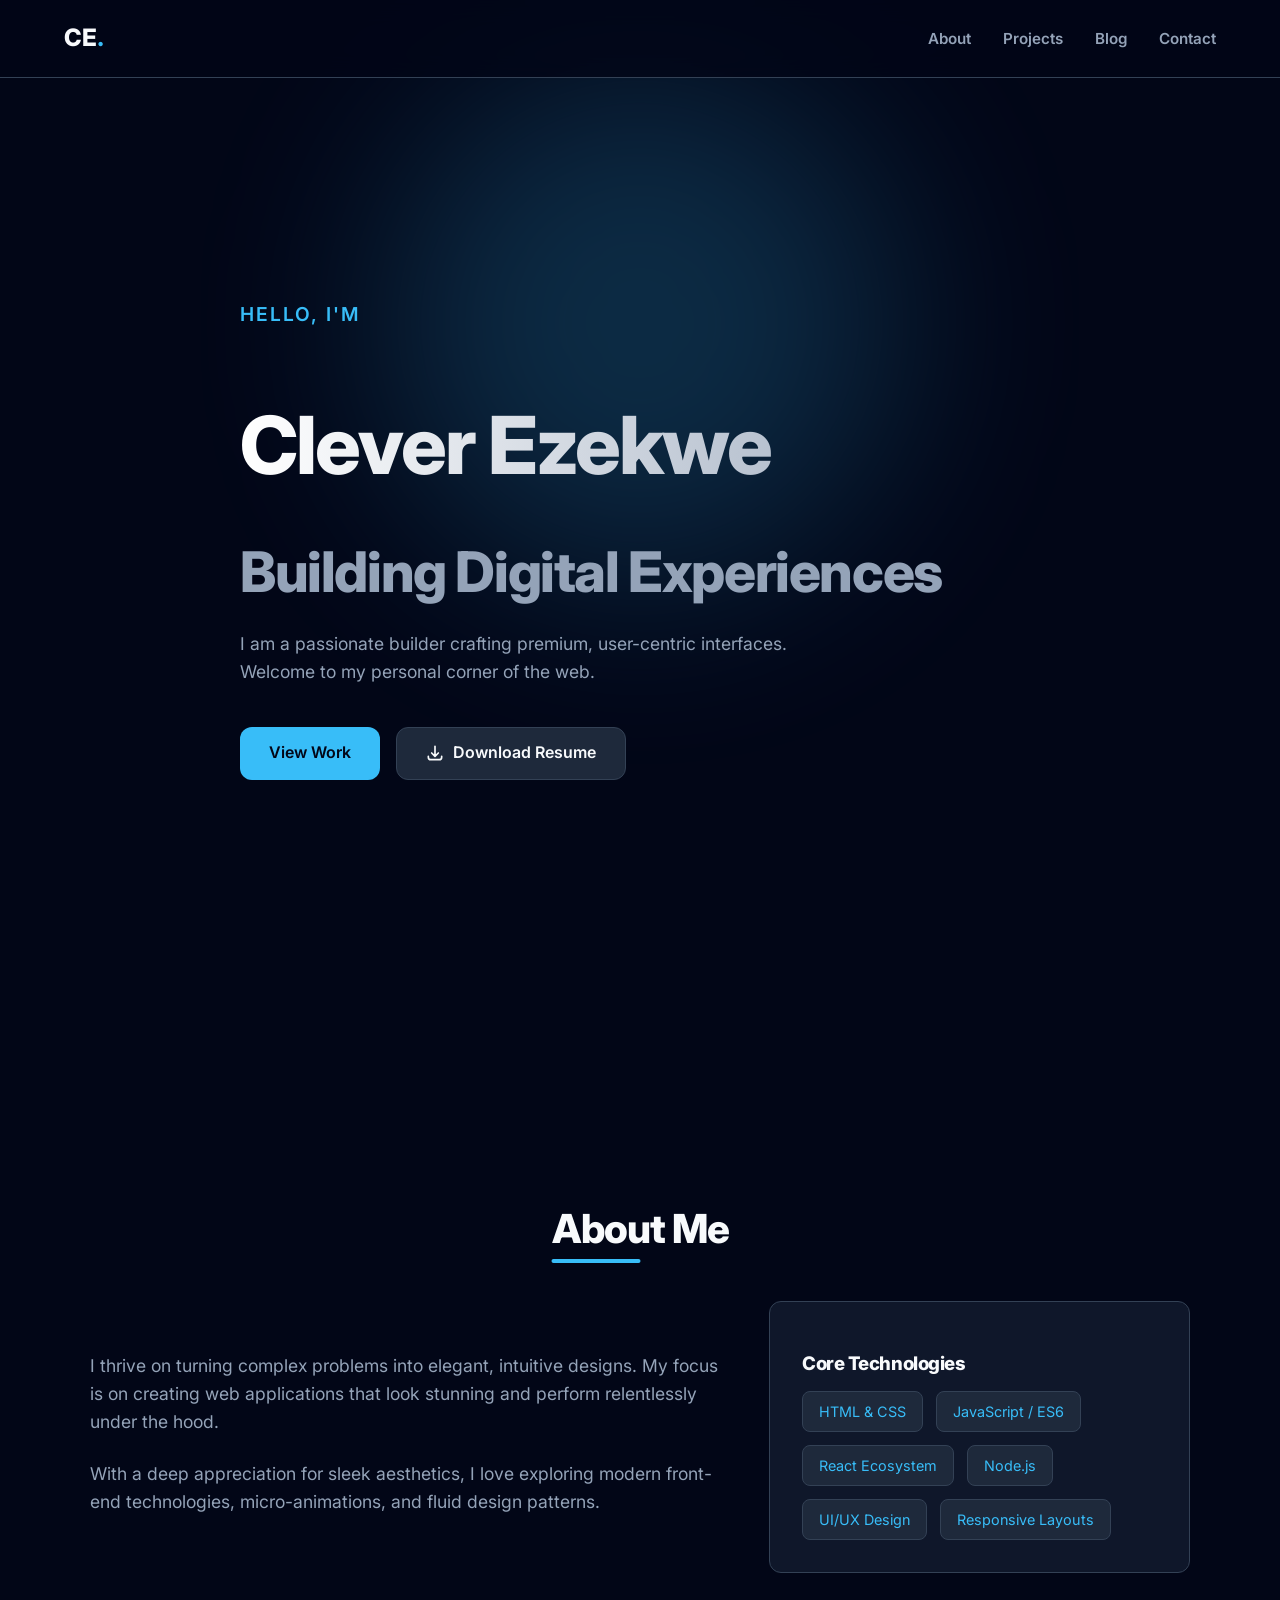
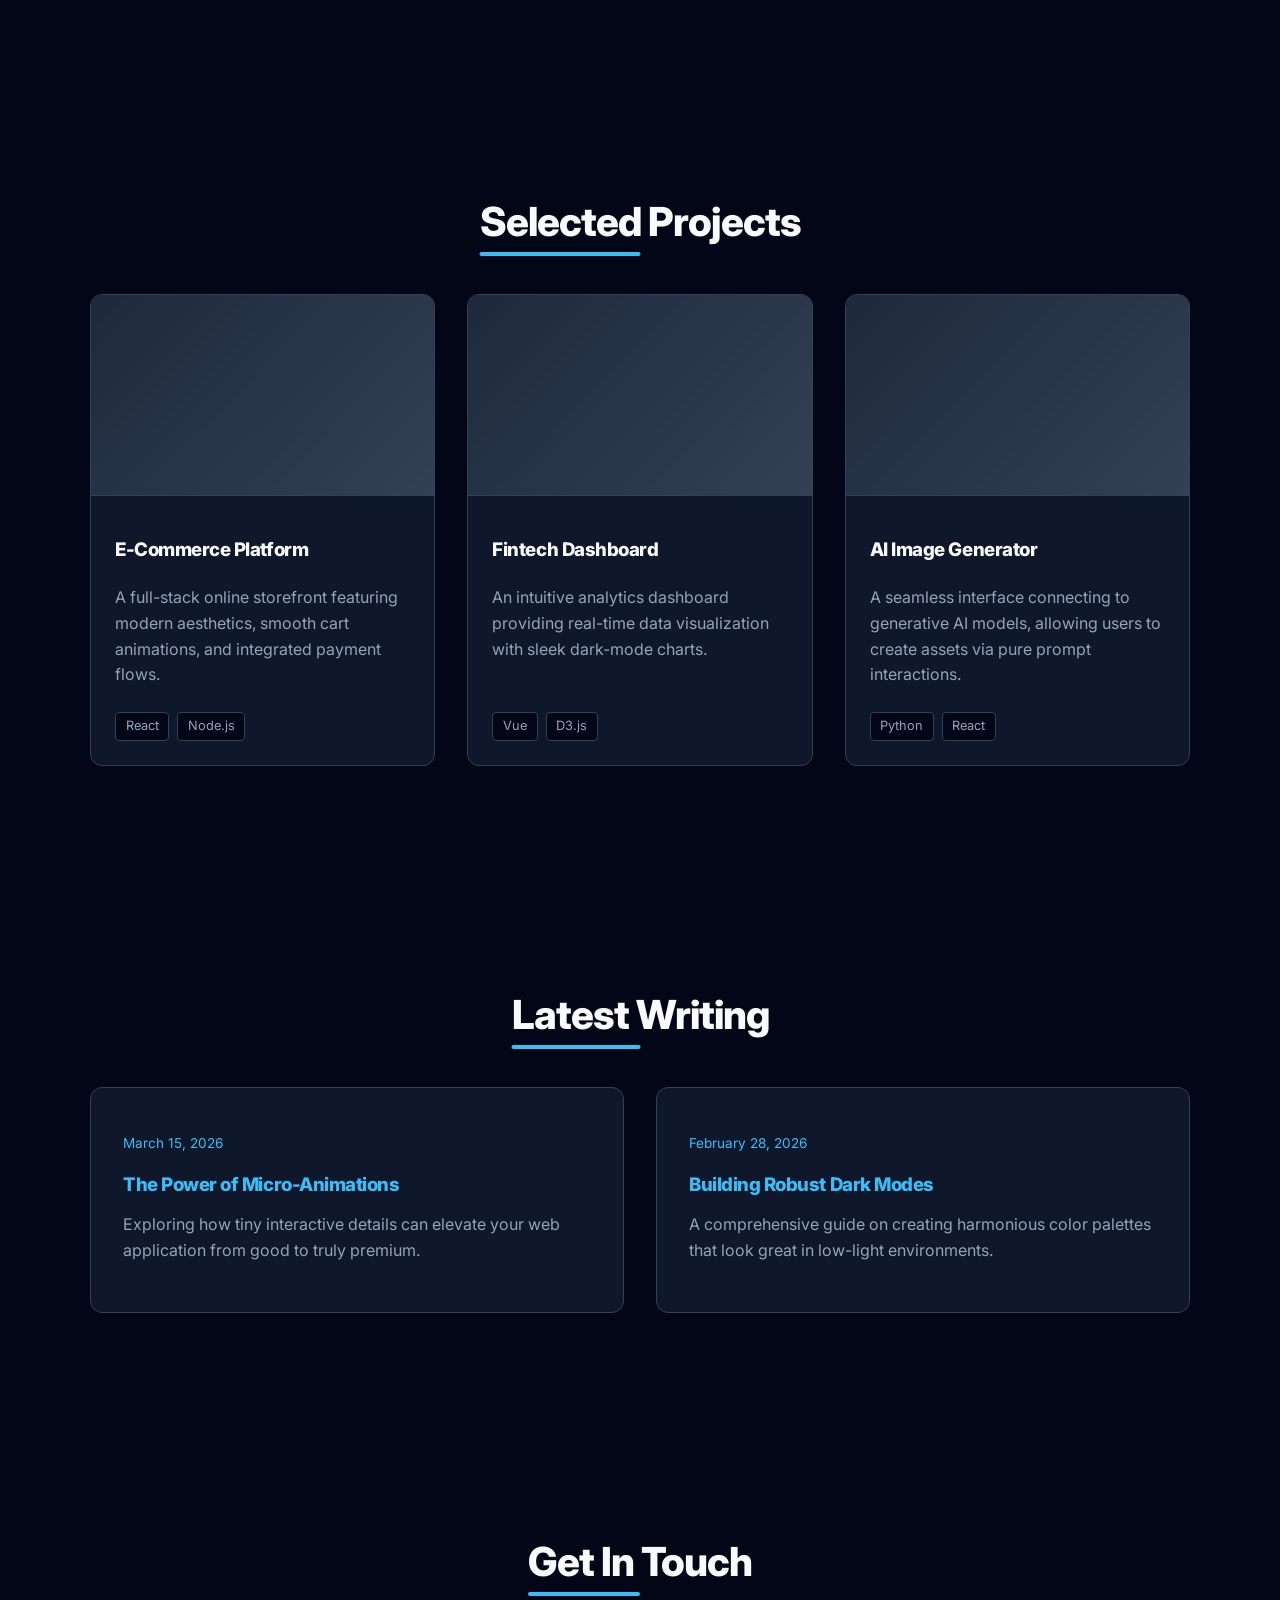
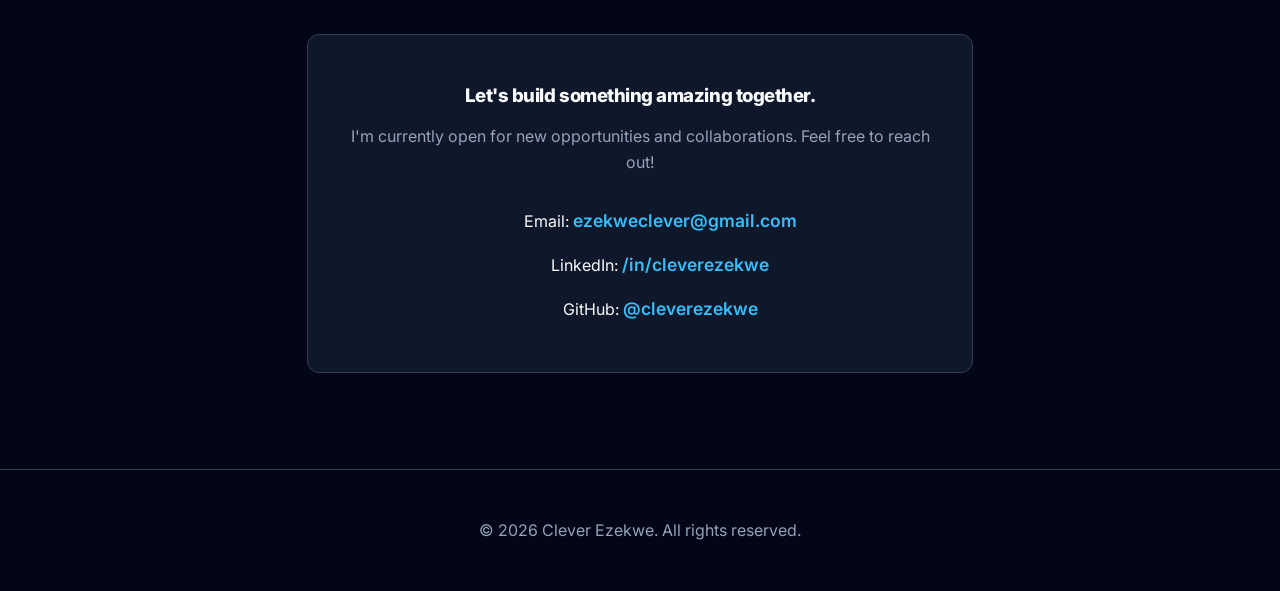
==== index.html @ 86d24b6c "Initial portfolio commit" ====
<!DOCTYPE html>
<html lang="en" class="scroll-smooth">
<head>
    <meta charset="UTF-8">
    <meta name="viewport" content="width=device-width, initial-scale=1.0">
    <title>Clever Ezekwe | Portfolio</title>
    <link rel="preconnect" href="https://fonts.googleapis.com">
    <link rel="preconnect" href="https://fonts.gstatic.com" crossorigin>
    <link href="https://fonts.googleapis.com/css2?family=Inter:wght@300;400;600;800&display=swap" rel="stylesheet">
    <link rel="stylesheet" href="style.css">
</head>
<body>
    <nav class="navbar">
        <div class="nav-container">
            <a href="#" class="logo">CE<span>.</span></a>
            <ul class="nav-links">
                <li><a href="#about">About</a></li>
                <li><a href="#projects">Projects</a></li>
                <li><a href="#blog">Blog</a></li>
                <li><a href="#contact">Contact</a></li>
            </ul>
            <div class="hamburger">
                <span class="bar"></span>
                <span class="bar"></span>
                <span class="bar"></span>
            </div>
        </div>
    </nav>

    <main>
        <!-- Hero Section -->
        <section id="hero" class="hero section">
            <div class="hero-bg-glow"></div>
            <div class="container hero-content reveal">
                <p class="subtitle">Hello, I'm</p>
                <h1 class="title">Clever Ezekwe</h1>
                <h2 class="role">Building Digital Experiences</h2>
                <p class="description">
                    I am a passionate builder crafting premium, user-centric interfaces. Welcome to my personal corner of the web.
                </p>
                <div class="hero-buttons">
                    <a href="#projects" class="btn btn-primary">View Work</a>
                    <a href="resume.txt" download="Clever_Ezekwe_Resume.txt" class="btn btn-secondary">
                        <svg width="20" height="20" fill="none" stroke="currentColor" viewBox="0 0 24 24" xmlns="http://www.w3.org/2000/svg"><path stroke-linecap="round" stroke-linejoin="round" stroke-width="2" d="M4 16v1a3 3 0 003 3h10a3 3 0 003-3v-1m-4-4l-4 4m0 0l-4-4m4 4V4"></path></svg>
                        Download Resume
                    </a>
                </div>
            </div>
        </section>

        <!-- About Section -->
        <section id="about" class="section">
            <div class="container reveal">
                <h2 class="section-title">About Me</h2>
                <div class="about-grid">
                    <div class="about-text">
                        <p>I thrive on turning complex problems into elegant, intuitive designs. My focus is on creating web applications that look stunning and perform relentlessly under the hood.</p>
                        <p>With a deep appreciation for sleek aesthetics, I love exploring modern front-end technologies, micro-animations, and fluid design patterns.</p>
                    </div>
                    <div class="skills-box card">
                        <h3>Core Technologies</h3>
                        <div class="skills-tags">
                            <span>HTML & CSS</span>
                            <span>JavaScript / ES6</span>
                            <span>React Ecosystem</span>
                            <span>Node.js</span>
                            <span>UI/UX Design</span>
                            <span>Responsive Layouts</span>
                        </div>
                    </div>
                </div>
            </div>
        </section>

        <!-- Projects Section -->
        <section id="projects" class="section">
            <div class="container reveal">
                <h2 class="section-title">Selected Projects</h2>
                <div class="grid projects-grid">
                    
                    <!-- Project 1 -->
                    <div class="card project-card">
                        <div class="project-img-placeholder" style="background: linear-gradient(135deg, #1e293b, #334155);">
                            <svg width="48" height="48" fill="none" stroke="var(--primary-color)" viewBox="0 0 24 24"><path stroke-linecap="round" stroke-linejoin="round" stroke-width="1.5" d="M9.75 17L9 20l-1 1h8l-1-1-.75-3M3 13h18M5 17h14a2 2 0 002-2V5a2 2 0 00-2-2H5a2 2 0 00-2 2v10a2 2 0 002 2z"></path></svg>
                        </div>
                        <div class="project-info">
                            <h3>E-Commerce Platform</h3>
                            <p>A full-stack online storefront featuring modern aesthetics, smooth cart animations, and integrated payment flows.</p>
                            <div class="project-tags">
                                <span>React</span>
                                <span>Node.js</span>
                            </div>
                        </div>
                    </div>

                    <!-- Project 2 -->
                    <div class="card project-card">
                        <div class="project-img-placeholder" style="background: linear-gradient(135deg, #1e293b, #334155);">
                            <svg width="48" height="48" fill="none" stroke="var(--primary-color)" viewBox="0 0 24 24"><path stroke-linecap="round" stroke-linejoin="round" stroke-width="1.5" d="M12 18h.01M8 21h8a2 2 0 002-2V5a2 2 0 00-2-2H8a2 2 0 00-2 2v14a2 2 0 002 2z"></path></svg>
                        </div>
                        <div class="project-info">
                            <h3>Fintech Dashboard</h3>
                            <p>An intuitive analytics dashboard providing real-time data visualization with sleek dark-mode charts.</p>
                            <div class="project-tags">
                                <span>Vue</span>
                                <span>D3.js</span>
                            </div>
                        </div>
                    </div>

                    <!-- Project 3 -->
                    <div class="card project-card">
                        <div class="project-img-placeholder" style="background: linear-gradient(135deg, #1e293b, #334155);">
                            <svg width="48" height="48" fill="none" stroke="var(--primary-color)" viewBox="0 0 24 24"><path stroke-linecap="round" stroke-linejoin="round" stroke-width="1.5" d="M20 7l-8-4-8 4m16 0l-8 4m8-4v10l-8 4m0-10L4 7m8 4v10M4 7v10l8 4"></path></svg>
                        </div>
                        <div class="project-info">
                            <h3>AI Image Generator</h3>
                            <p>A seamless interface connecting to generative AI models, allowing users to create assets via pure prompt interactions.</p>
                            <div class="project-tags">
                                <span>Python</span>
                                <span>React</span>
                            </div>
                        </div>
                    </div>

                </div>
            </div>
        </section>

        <!-- Blog Section -->
        <section id="blog" class="section">
            <div class="container reveal">
                <h2 class="section-title">Latest Writing</h2>
                <div class="grid blog-grid">
                    
                    <a href="#" class="card blog-card">
                        <p class="blog-date">March 15, 2026</p>
                        <h3>The Power of Micro-Animations</h3>
                        <p>Exploring how tiny interactive details can elevate your web application from good to truly premium.</p>
                    </a>

                    <a href="#" class="card blog-card">
                        <p class="blog-date">February 28, 2026</p>
                        <h3>Building Robust Dark Modes</h3>
                        <p>A comprehensive guide on creating harmonious color palettes that look great in low-light environments.</p>
                    </a>
                </div>
            </div>
        </section>

        <!-- Contact Section -->
        <section id="contact" class="section">
            <div class="container reveal">
                <h2 class="section-title">Get In Touch</h2>
                <div class="contact-wrapper card">
                    <div class="contact-info">
                        <h3>Let's build something amazing together.</h3>
                        <p>I'm currently open for new opportunities and collaborations. Feel free to reach out!</p>
                        <ul class="contact-links">
                            <li>Email: <a href="mailto:ezekweclever@gmail.com">ezekweclever@gmail.com</a></li>
                            <li>LinkedIn: <a href="#">/in/cleverezekwe</a></li>
                            <li>GitHub: <a href="#">@cleverezekwe</a></li>
                        </ul>
                    </div>
                </div>
            </div>
        </section>
    </main>

    <footer>
        <div class="container">
            <p>&copy; 2026 Clever Ezekwe. All rights reserved.</p>
        </div>
    </footer>

    <script src="main.js"></script>
</body>
</html>
---- style.css ----
:root {
    /* Color Palette - Sleek Dark Theme */
    --bg-base: #020617;       /* Slate 950 */
    --bg-surface: #0f172a;    /* Slate 900 */
    --bg-surface-elevated: #1e293b; /* Slate 800 */
    
    --primary: #38bdf8;       /* Light Blue 400 */
    --primary-hover: #0ea5e9; /* Light Blue 500 */
    --primary-glow: rgba(56, 189, 248, 0.4);
    
    --text-main: #f8fafc;     /* Slate 50 */
    --text-muted: #94a3b8;    /* Slate 400 */
    
    --border: #334155;        /* Slate 700 */

    /* Typography */
    --font-sans: 'Inter', system-ui, sans-serif;
    
    /* Variables */
    --transition: all 0.3s cubic-bezier(0.4, 0, 0.2, 1);
    --border-radius: 12px;
}

html {
    scroll-behavior: smooth;
}

body {
    background-color: var(--bg-base);
    color: var(--text-main);
    font-family: var(--font-sans);
    line-height: 1.6;
    margin: 0;
    overflow-x: hidden;
}

/* Typography Enhancements */
h1, h2, h3, h4 {
    letter-spacing: -0.025em;
    line-height: 1.2;
    margin-bottom: 1rem;
    font-weight: 800;
}

a {
    color: var(--primary);
    text-decoration: none;
    transition: var(--transition);
}

a:hover {
    color: var(--primary-hover);
}

.container {
    width: 90%;
    max-width: 1100px;
    margin: 0 auto;
}

.section {
    padding: 6rem 0;
}

.section-title {
    font-size: 2.5rem;
    margin-bottom: 3rem;
    text-align: center;
    position: relative;
    display: inline-block;
    left: 50%;
    transform: translateX(-50%);
}

.section-title::after {
    content: '';
    position: absolute;
    bottom: -10px;
    left: 0;
    width: 50%;
    height: 4px;
    background: var(--primary);
    border-radius: 2px;
}

/* Navbar */
.navbar {
    position: fixed;
    top: 0;
    width: 100%;
    background: rgba(2, 6, 23, 0.8);
    backdrop-filter: blur(12px);
    -webkit-backdrop-filter: blur(12px);
    border-bottom: 1px solid var(--border);
    z-index: 1000;
    transition: var(--transition);
}

.nav-container {
    display: flex;
    justify-content: space-between;
    align-items: center;
    padding: 1.2rem 5%;
    max-width: 1200px;
    margin: auto;
}

.logo {
    font-size: 1.5rem;
    font-weight: 800;
    color: var(--text-main);
}
.logo span {
    color: var(--primary);
}

.nav-links {
    list-style: none;
    display: flex;
    gap: 2rem;
    margin: 0;
    padding: 0;
}

.nav-links li a {
    color: var(--text-muted);
    font-weight: 600;
    font-size: 0.95rem;
}

.nav-links li a:hover {
    color: var(--text-main);
}

/* Hamburger */
.hamburger {
    display: none;
    cursor: pointer;
}

.bar {
    display: block;
    width: 25px;
    height: 3px;
    margin: 5px auto;
    -webkit-transition: all 0.3s ease-in-out;
    transition: all 0.3s ease-in-out;
    background-color: var(--text-main);
}

/* Hero Section */
.hero {
    min-height: 100vh;
    display: flex;
    align-items: center;
    position: relative;
    padding-top: 80px;
}

.hero-content {
    position: relative;
    z-index: 2;
    max-width: 800px;
}

.hero-bg-glow {
    position: absolute;
    top: 30%;
    left: 50%;
    width: 40vw;
    height: 40vw;
    background: var(--primary-glow);
    border-radius: 50%;
    filter: blur(100px);
    transform: translate(-50%, -50%);
    z-index: 1;
    pointer-events: none;
    opacity: 0.5;
}

.subtitle {
    color: var(--primary);
    font-weight: 600;
    font-size: 1.2rem;
    letter-spacing: 2px;
    text-transform: uppercase;
    margin-bottom: 1rem;
}

.title {
    font-size: clamp(3rem, 8vw, 5rem);
    margin-bottom: 0.5rem;
    background: linear-gradient(to right, #fff, #94a3b8);
    -webkit-background-clip: text;
    -webkit-text-fill-color: transparent;
}

.role {
    font-size: clamp(2rem, 5vw, 3.5rem);
    color: var(--text-muted);
    margin-bottom: 1.5rem;
}

.description {
    font-size: 1.1rem;
    color: var(--text-muted);
    max-width: 600px;
    margin-bottom: 2.5rem;
}

.hero-buttons {
    display: flex;
    gap: 1rem;
    flex-wrap: wrap;
}

/* Buttons */
.btn {
    display: inline-flex;
    align-items: center;
    gap: 0.5rem;
    padding: 0.8rem 1.8rem;
    border-radius: var(--border-radius);
    font-weight: 600;
    cursor: pointer;
    transition: var(--transition);
}

.btn-primary {
    background-color: var(--primary);
    color: var(--bg-base);
}

.btn-primary:hover {
    background-color: var(--primary-hover);
    box-shadow: 0 0 20px var(--primary-glow);
    color: var(--bg-base);
    transform: translateY(-2px);
}

.btn-secondary {
    background-color: var(--bg-surface-elevated);
    color: var(--text-main);
    border: 1px solid var(--border);
}

.btn-secondary:hover {
    background-color: var(--border);
    transform: translateY(-2px);
    color: var(--text-main);
}

/* Global Cards */
.card {
    background: var(--bg-surface);
    border: 1px solid var(--border);
    border-radius: var(--border-radius);
    padding: 2rem;
    transition: var(--transition);
    position: relative;
    overflow: hidden;
}

.card::before {
    content: '';
    position: absolute;
    top: 0; left: 0; width: 100%; height: 2px;
    background: linear-gradient(90deg, var(--primary), transparent);
    opacity: 0;
    transition: opacity 0.3s ease;
}

.card:hover {
    transform: translateY(-5px);
    box-shadow: 0 10px 30px rgba(0,0,0,0.5);
    background: var(--bg-surface-elevated);
}

.card:hover::before {
    opacity: 1;
}

/* About Grid */
.about-grid {
    display: grid;
    grid-template-columns: 3fr 2fr;
    gap: 3rem;
    align-items: center;
}

.about-text p {
    color: var(--text-muted);
    font-size: 1.1rem;
    margin-bottom: 1.5rem;
}

.skills-tags {
    display: flex;
    flex-wrap: wrap;
    gap: 0.8rem;
    margin-top: 1rem;
}

.skills-tags span {
    background: var(--bg-surface-elevated);
    padding: 0.5rem 1rem;
    border-radius: 8px;
    font-size: 0.9rem;
    border: 1px solid var(--border);
    color: var(--primary);
}

/* Projects Grid */
.grid {
    display: grid;
    gap: 2rem;
}

.projects-grid {
    grid-template-columns: repeat(auto-fit, minmax(300px, 1fr));
}

.project-card {
    padding: 0;
    display: flex;
    flex-direction: column;
}

.project-img-placeholder {
    height: 200px;
    display: flex;
    align-items: center;
    justify-content: center;
    border-bottom: 1px solid var(--border);
}

.project-info {
    padding: 1.5rem;
    flex-grow: 1;
    display: flex;
    flex-direction: column;
}

.project-info h3 {
    margin-bottom: 0.5rem;
}

.project-info p {
    color: var(--text-muted);
    margin-bottom: 1.5rem;
    flex-grow: 1;
}

.project-tags {
    display: flex;
    gap: 0.5rem;
}

.project-tags span {
    font-size: 0.8rem;
    padding: 0.2rem 0.6rem;
    background: var(--bg-base);
    border: 1px solid var(--border);
    border-radius: 4px;
    color: var(--text-muted);
}

/* Blog Grid */
.blog-grid {
    grid-template-columns: repeat(auto-fit, minmax(350px, 1fr));
}

.blog-card {
    display: block;
}

.blog-card:hover {
    color: var(--text-main);
}

.blog-date {
    font-size: 0.85rem;
    color: var(--primary);
    margin-bottom: 0.5rem;
}

.blog-card p:not(.blog-date) {
    color: var(--text-muted);
}

/* Contact */
.contact-wrapper {
    max-width: 600px;
    margin: 0 auto;
    text-align: center;
}

.contact-info p {
    color: var(--text-muted);
    margin-bottom: 2rem;
}

.contact-links {
    list-style: none;
    display: flex;
    flex-direction: column;
    gap: 1rem;
}

.contact-links a {
    font-size: 1.1rem;
    font-weight: 600;
}

/* Footer */
footer {
    border-top: 1px solid var(--border);
    padding: 2rem 0;
    text-align: center;
    color: var(--text-muted);
}

/* Animations */
.reveal {
    opacity: 0;
    transform: translateY(30px);
    transition: all 0.8s ease;
}

.reveal.active {
    opacity: 1;
    transform: translateY(0);
}

/* Responsive */
@media screen and (max-width: 768px) {
    .nav-links {
        position: fixed;
        left: -100%;
        top: 70px;
        flex-direction: column;
        background-color: var(--bg-surface);
        width: 100%;
        text-align: center;
        transition: 0.3s;
        box-shadow: 0 10px 27px rgba(0,0,0,0.5);
    }
    
    .nav-links.active {
        left: 0;
        padding: 2rem 0;
    }
    
    .nav-links li {
        margin: 1rem 0;
    }
    
    .hamburger {
        display: block;
    }
    
    .hamburger.active .bar:nth-child(2) {
        opacity: 0;
    }
    .hamburger.active .bar:nth-child(1) {
        transform: translateY(8px) rotate(45deg);
    }
    .hamburger.active .bar:nth-child(3) {
        transform: translateY(-8px) rotate(-45deg);
    }
    
    .about-grid {
        grid-template-columns: 1fr;
    }
}
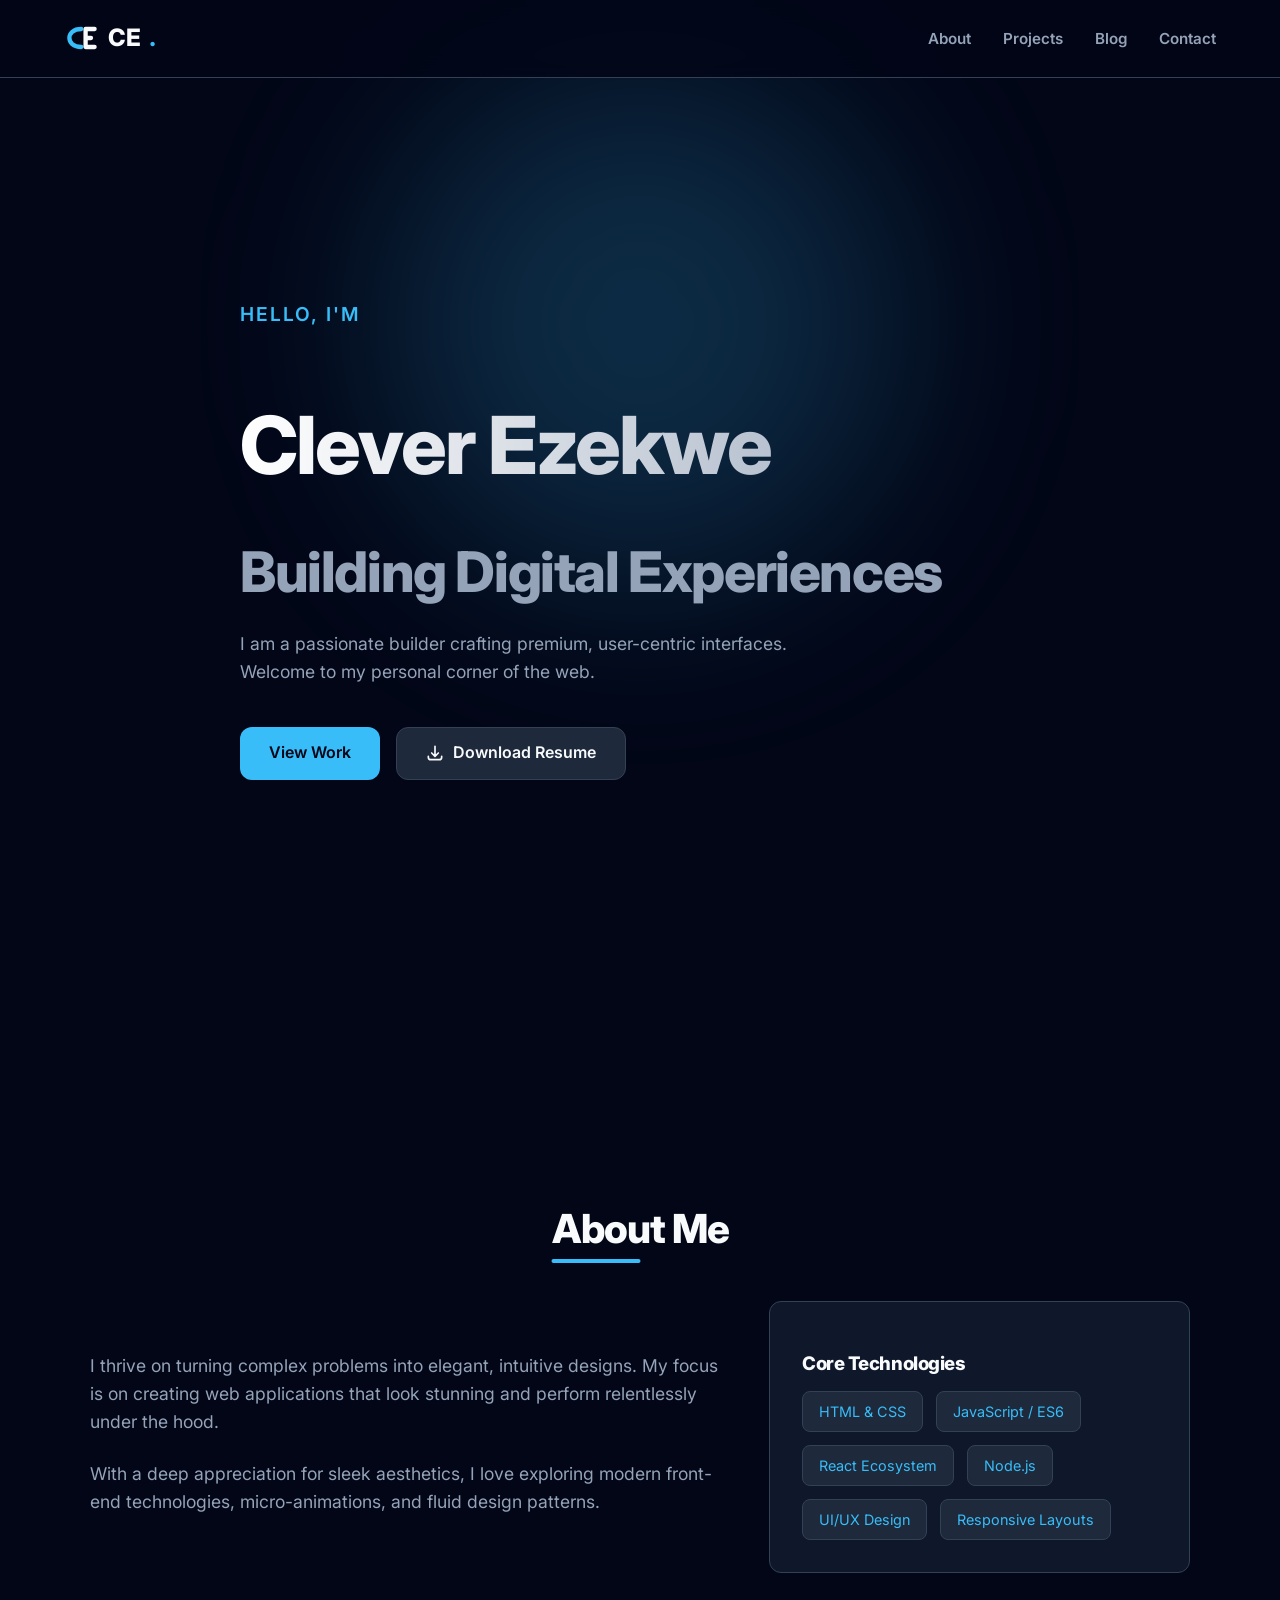
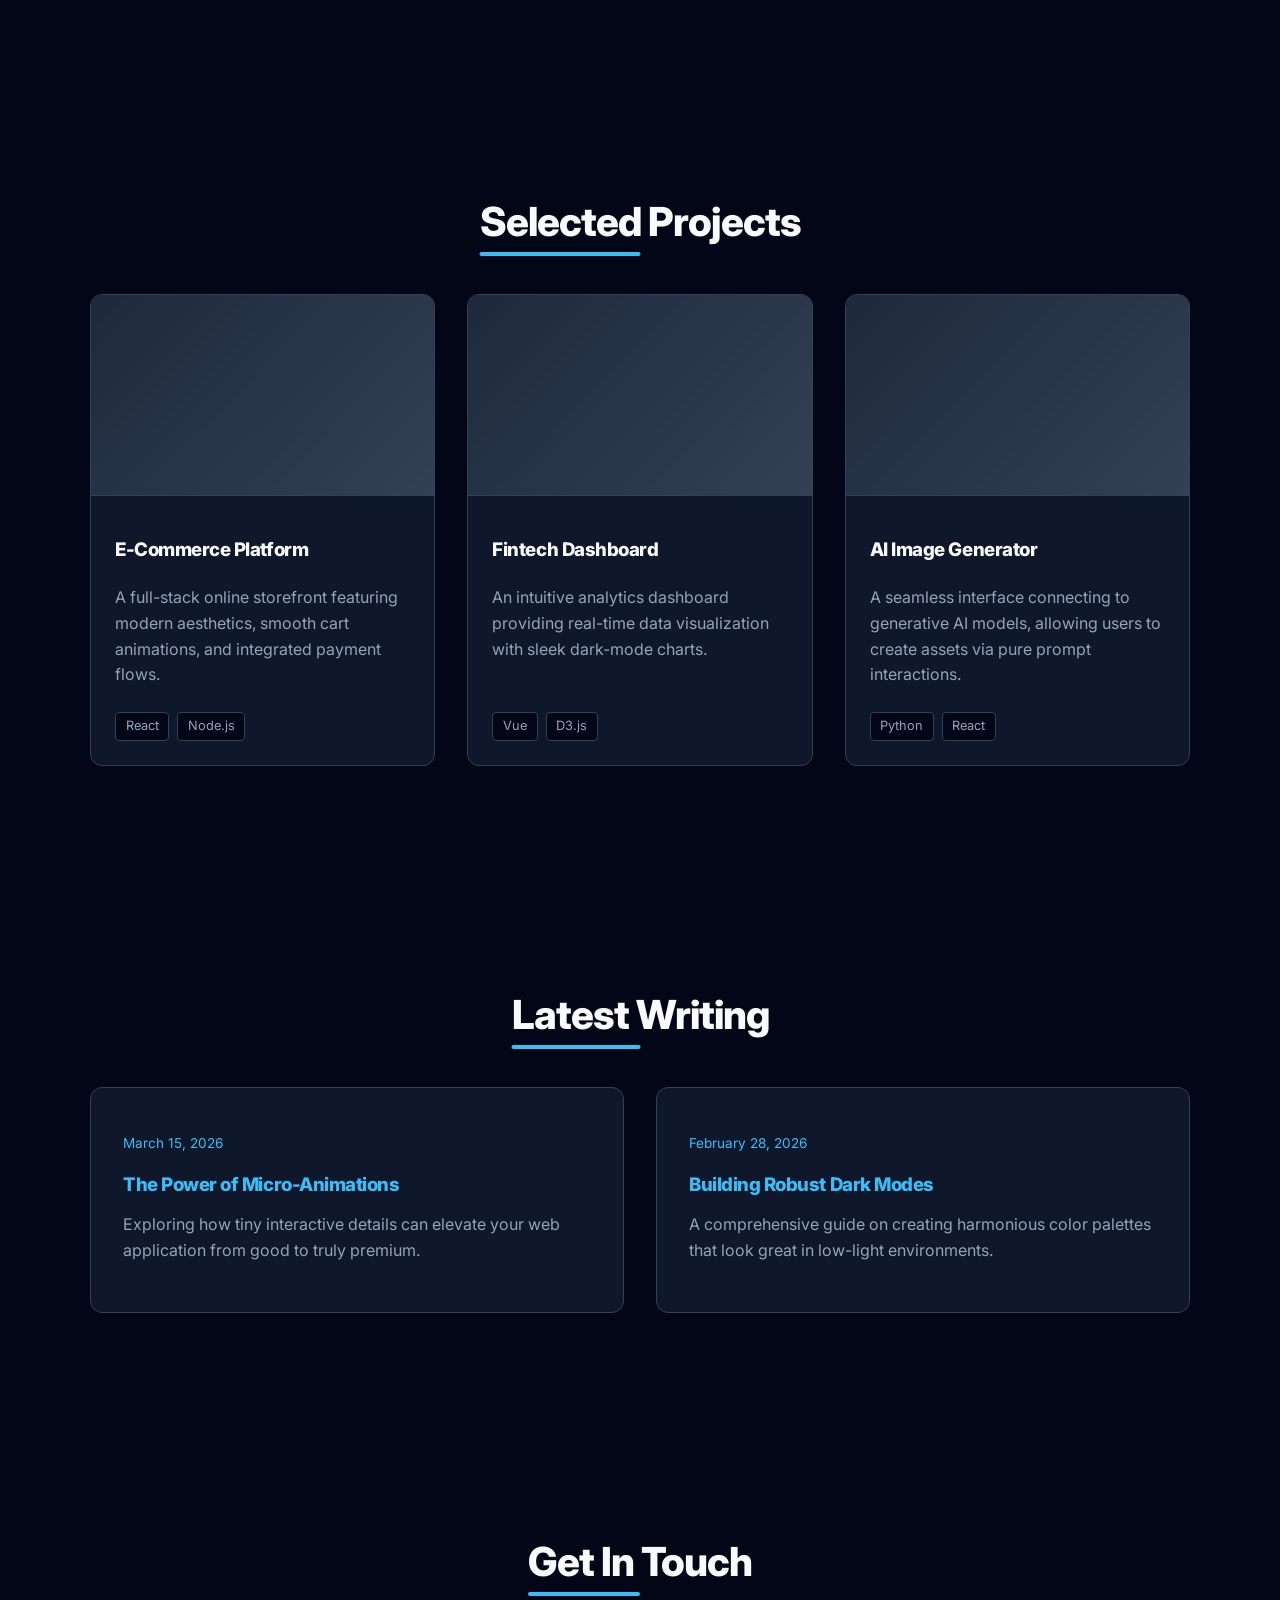
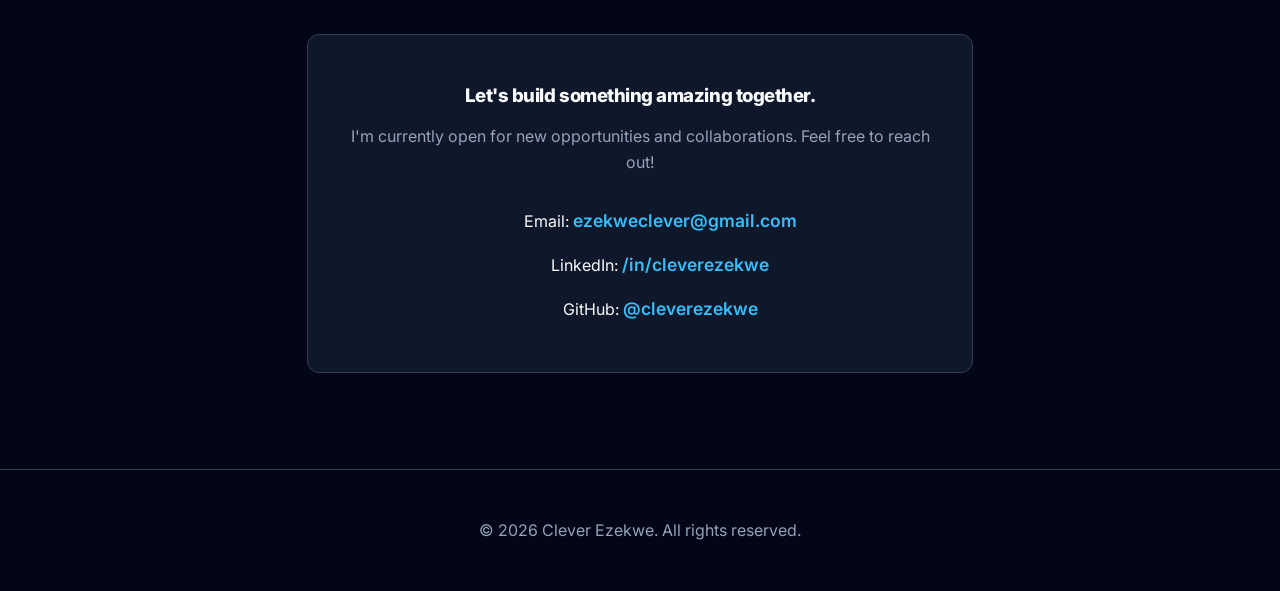
==== commit 545876cb: "Add new vector logo and update email" ====
--- a/index.html
+++ b/index.html
@@ -12,7 +12,13 @@
 <body>
     <nav class="navbar">
         <div class="nav-container">
-            <a href="#" class="logo">CE<span>.</span></a>
+            <a href="#" class="logo" style="display: flex; align-items: center; gap: 8px;">
+                <svg width="36" height="36" viewBox="0 0 100 100" fill="none" xmlns="http://www.w3.org/2000/svg">
+                    <path d="M48 25C25 25 15 38 15 50C15 62 25 75 48 75" stroke="var(--primary)" stroke-width="12" stroke-linecap="round"/>
+                    <path d="M60 25H85M60 50H75M60 75H85M60 25V75" stroke="var(--text-main)" stroke-width="12" stroke-linecap="round" stroke-linejoin="round"/>
+                </svg>
+                CE<span>.</span>
+            </a>
             <ul class="nav-links">
                 <li><a href="#about">About</a></li>
                 <li><a href="#projects">Projects</a></li>
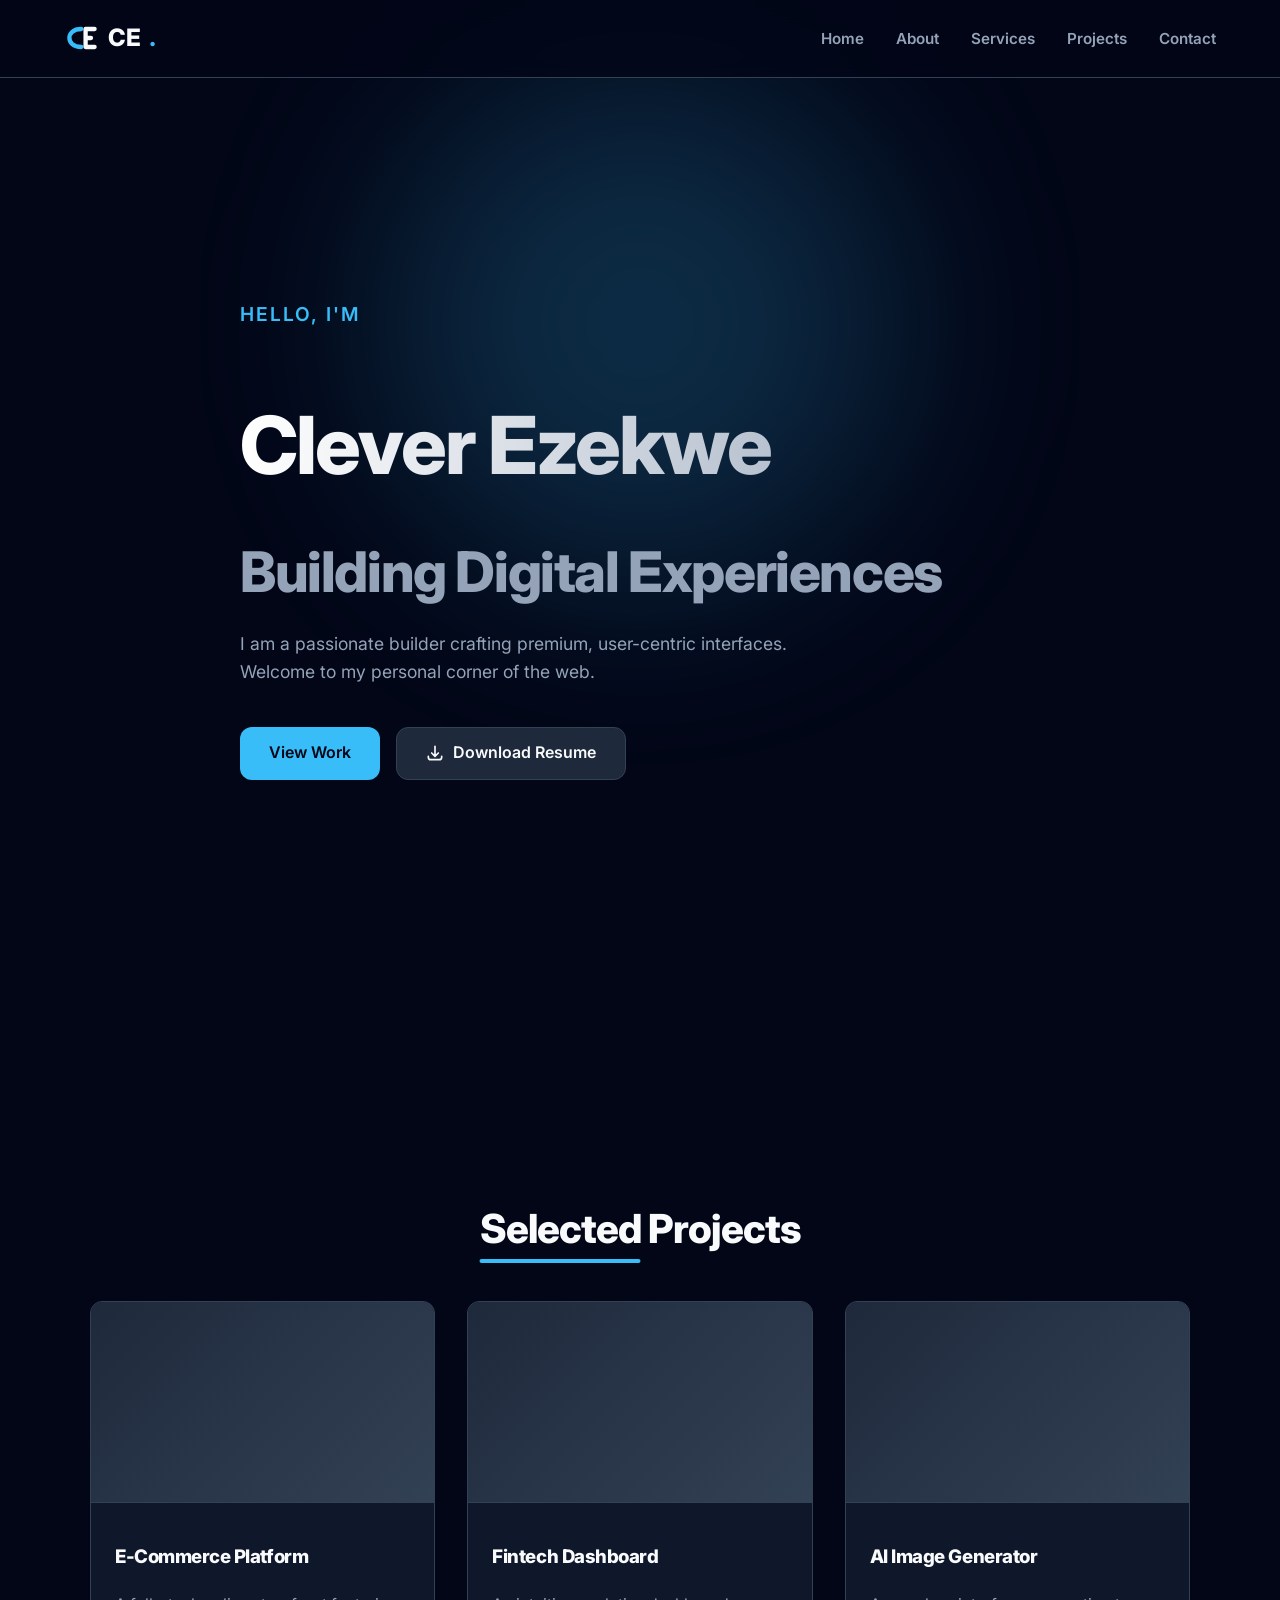
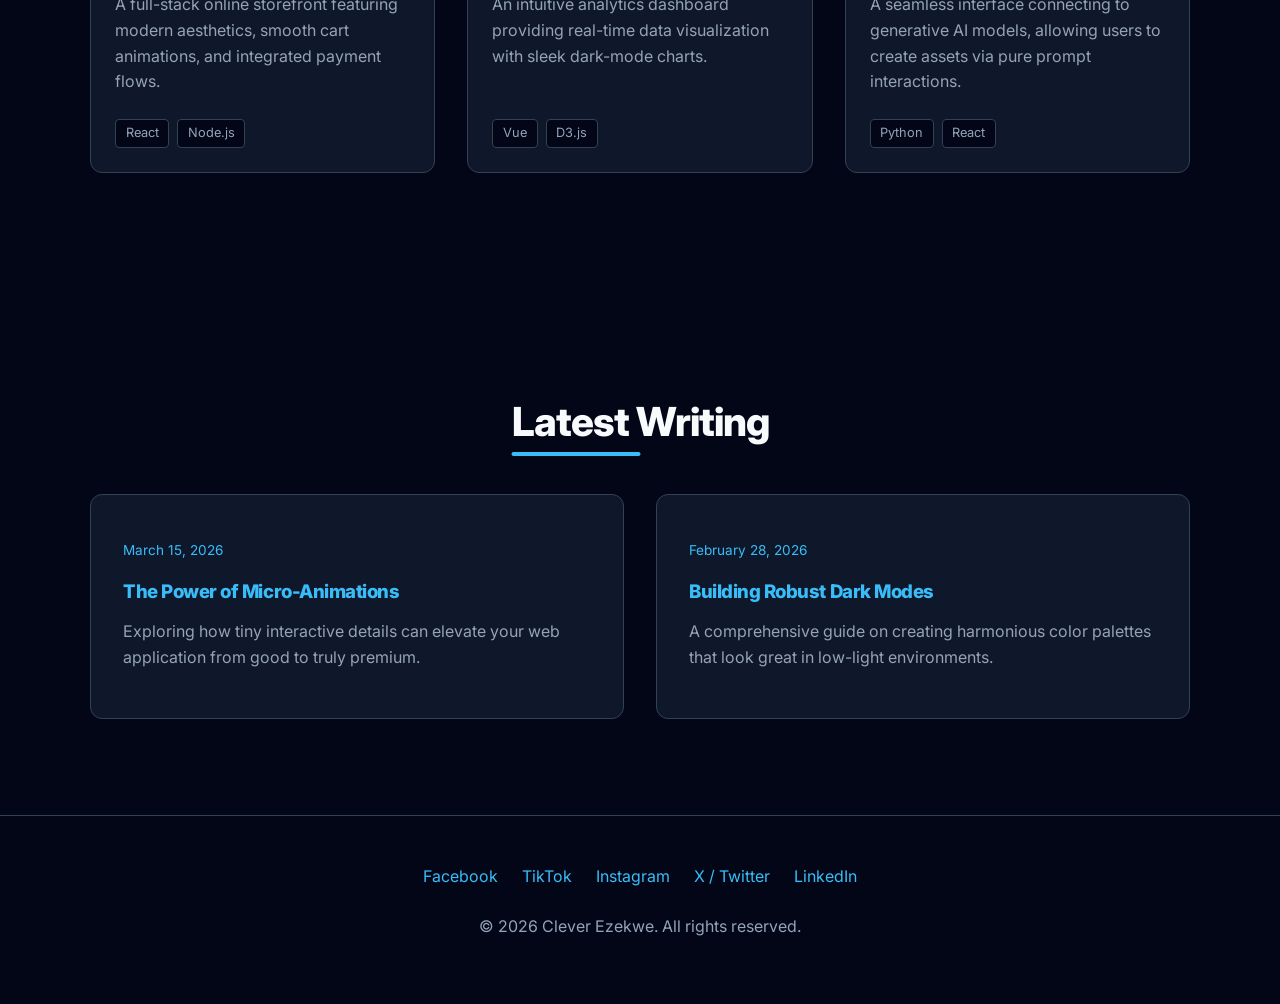
==== commit 969b7356: "Convert to multi-page architecture with services, social footer, and favicon" ====
--- a/index.html
+++ b/index.html
@@ -8,6 +8,7 @@
     <link rel="preconnect" href="https://fonts.gstatic.com" crossorigin>
     <link href="https://fonts.googleapis.com/css2?family=Inter:wght@300;400;600;800&display=swap" rel="stylesheet">
     <link rel="stylesheet" href="style.css">
+    <link rel="icon" type="image/svg+xml" href="favicon.svg">
 </head>
 <body>
     <nav class="navbar">
@@ -20,10 +21,11 @@
                 CE<span>.</span>
             </a>
             <ul class="nav-links">
-                <li><a href="#about">About</a></li>
-                <li><a href="#projects">Projects</a></li>
-                <li><a href="#blog">Blog</a></li>
-                <li><a href="#contact">Contact</a></li>
+                <li><a href="index.html">Home</a></li>
+                <li><a href="about.html">About</a></li>
+                <li><a href="services.html">Services</a></li>
+                <li><a href="index.html#projects">Projects</a></li>
+                <li><a href="contact.html">Contact</a></li>
             </ul>
             <div class="hamburger">
                 <span class="bar"></span>
@@ -54,29 +56,6 @@
             </div>
         </section>
 
-        <!-- About Section -->
-        <section id="about" class="section">
-            <div class="container reveal">
-                <h2 class="section-title">About Me</h2>
-                <div class="about-grid">
-                    <div class="about-text">
-                        <p>I thrive on turning complex problems into elegant, intuitive designs. My focus is on creating web applications that look stunning and perform relentlessly under the hood.</p>
-                        <p>With a deep appreciation for sleek aesthetics, I love exploring modern front-end technologies, micro-animations, and fluid design patterns.</p>
-                    </div>
-                    <div class="skills-box card">
-                        <h3>Core Technologies</h3>
-                        <div class="skills-tags">
-                            <span>HTML & CSS</span>
-                            <span>JavaScript / ES6</span>
-                            <span>React Ecosystem</span>
-                            <span>Node.js</span>
-                            <span>UI/UX Design</span>
-                            <span>Responsive Layouts</span>
-                        </div>
-                    </div>
-                </div>
-            </div>
-        </section>
 
         <!-- Projects Section -->
         <section id="projects" class="section">
@@ -154,28 +133,18 @@
             </div>
         </section>
 
-        <!-- Contact Section -->
-        <section id="contact" class="section">
-            <div class="container reveal">
-                <h2 class="section-title">Get In Touch</h2>
-                <div class="contact-wrapper card">
-                    <div class="contact-info">
-                        <h3>Let's build something amazing together.</h3>
-                        <p>I'm currently open for new opportunities and collaborations. Feel free to reach out!</p>
-                        <ul class="contact-links">
-                            <li>Email: <a href="mailto:ezekweclever@gmail.com">ezekweclever@gmail.com</a></li>
-                            <li>LinkedIn: <a href="#">/in/cleverezekwe</a></li>
-                            <li>GitHub: <a href="#">@cleverezekwe</a></li>
-                        </ul>
-                    </div>
-                </div>
-            </div>
-        </section>
     </main>
 
-    <footer>
+    <footer style="border-top: 1px solid var(--border); padding: 3rem 0; text-align: center;">
         <div class="container">
-            <p>&copy; 2026 Clever Ezekwe. All rights reserved.</p>
+            <div class="social-links" style="display: flex; justify-content: center; gap: 1.5rem; flex-wrap: wrap; margin-bottom: 1.5rem;">
+                <a href="https://www.facebook.com/share/17ETwrkDXL/?mibextid=wwXIfr" target="_blank" rel="noopener noreferrer">Facebook</a>
+                <a href="https://www.tiktok.com/@cleva___?_r=1&_t=ZS-95Ejg6Lj1zM" target="_blank" rel="noopener noreferrer">TikTok</a>
+                <a href="https://www.instagram.com/clever_hq?igsh=MWdtd3U4c3gyc2J0dA%3D%3D&utm_source=qr" target="_blank" rel="noopener noreferrer">Instagram</a>
+                <a href="https://x.com/clever_hq?s=21" target="_blank" rel="noopener noreferrer">X / Twitter</a>
+                <a href="https://www.linkedin.com/in/clever-ezekwe-016789163?utm_source=share_via&utm_content=profile&utm_medium=member_ios" target="_blank" rel="noopener noreferrer">LinkedIn</a>
+            </div>
+            <p style="color: var(--text-muted);">&copy; 2026 Clever Ezekwe. All rights reserved.</p>
         </div>
     </footer>
 
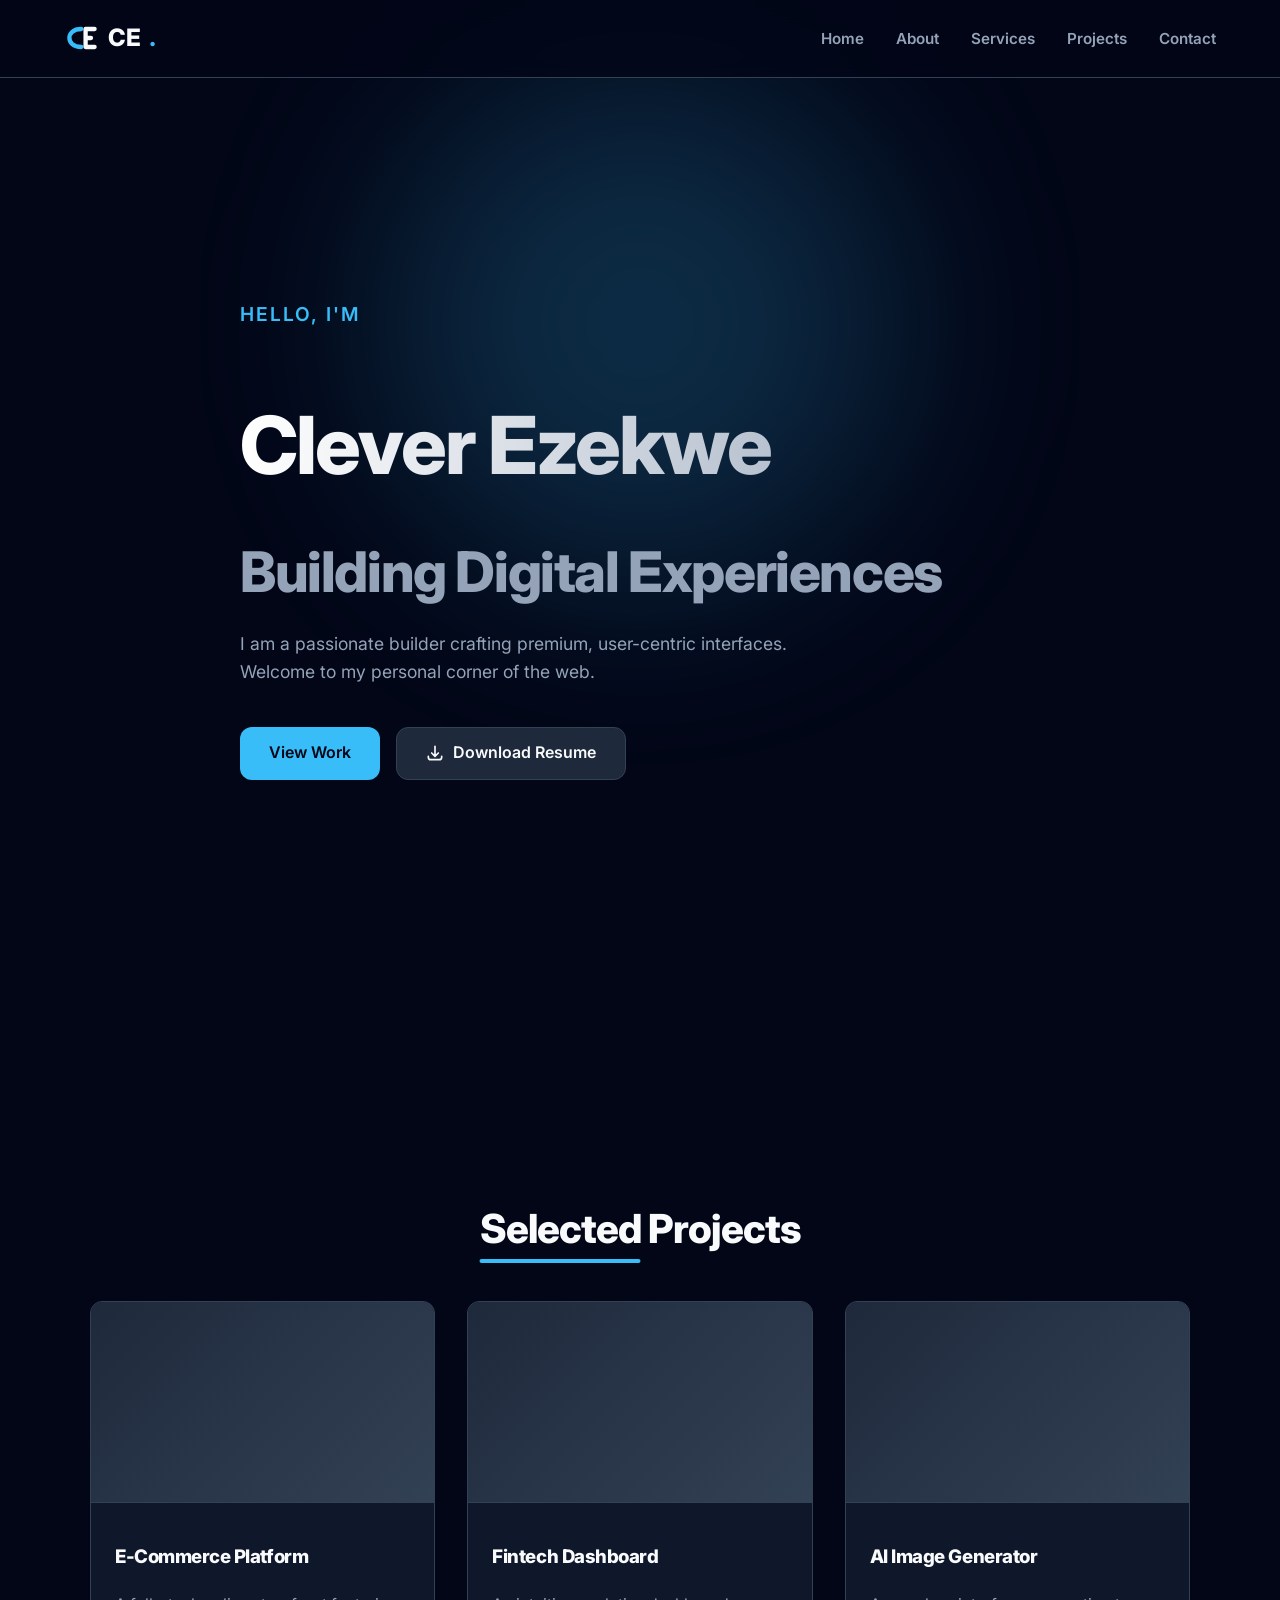
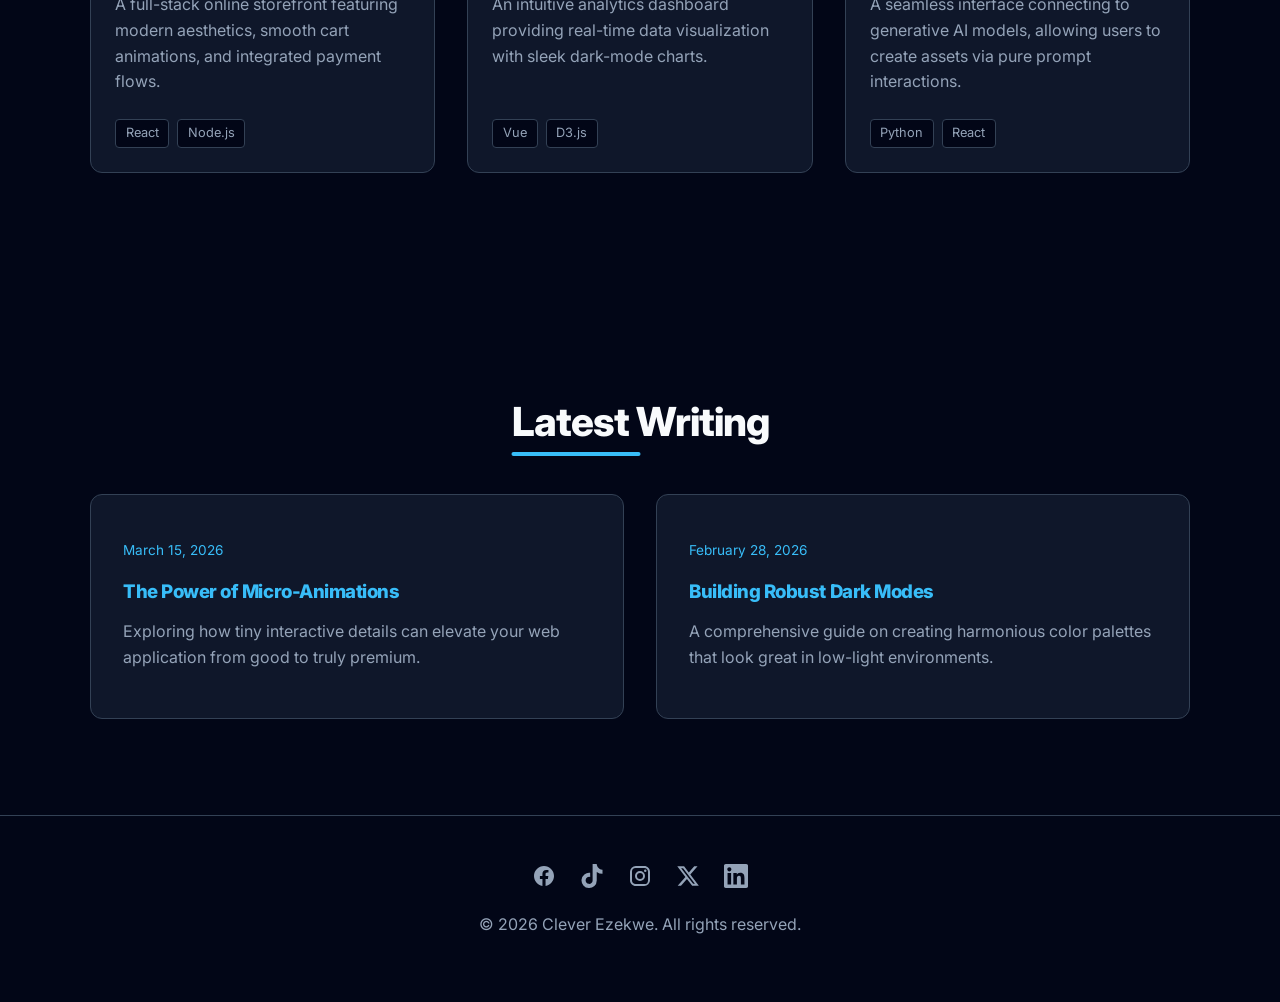
==== commit 6948e91c: "Replace plain text social links with SVG icons" ====
--- a/index.html
+++ b/index.html
@@ -138,11 +138,21 @@
     <footer style="border-top: 1px solid var(--border); padding: 3rem 0; text-align: center;">
         <div class="container">
             <div class="social-links" style="display: flex; justify-content: center; gap: 1.5rem; flex-wrap: wrap; margin-bottom: 1.5rem;">
-                <a href="https://www.facebook.com/share/17ETwrkDXL/?mibextid=wwXIfr" target="_blank" rel="noopener noreferrer">Facebook</a>
-                <a href="https://www.tiktok.com/@cleva___?_r=1&_t=ZS-95Ejg6Lj1zM" target="_blank" rel="noopener noreferrer">TikTok</a>
-                <a href="https://www.instagram.com/clever_hq?igsh=MWdtd3U4c3gyc2J0dA%3D%3D&utm_source=qr" target="_blank" rel="noopener noreferrer">Instagram</a>
-                <a href="https://x.com/clever_hq?s=21" target="_blank" rel="noopener noreferrer">X / Twitter</a>
-                <a href="https://www.linkedin.com/in/clever-ezekwe-016789163?utm_source=share_via&utm_content=profile&utm_medium=member_ios" target="_blank" rel="noopener noreferrer">LinkedIn</a>
+                <a href="https://www.facebook.com/share/17ETwrkDXL/?mibextid=wwXIfr" target="_blank" rel="noopener noreferrer" style="color: var(--text-muted); display: inline-flex; align-items: center; transition: color 0.3s ease;" title="Facebook" onmouseover="this.style.color='var(--primary)'" onmouseout="this.style.color='var(--text-muted)'">
+                    <svg width="24" height="24" fill="currentColor" viewBox="0 0 24 24"><path d="M22 12c0-5.523-4.477-10-10-10S2 6.477 2 12c0 4.991 3.657 9.128 8.438 9.878v-6.987h-2.54V12h2.54V9.797c0-2.506 1.492-3.89 3.777-3.89 1.094 0 2.238.195 2.238.195v2.46h-1.26c-1.243 0-1.63.771-1.63 1.562V12h2.773l-.443 2.89h-2.33v6.988C18.343 21.128 22 16.991 22 12z"/></svg>
+                </a>
+                <a href="https://www.tiktok.com/@cleva___?_r=1&_t=ZS-95Ejg6Lj1zM" target="_blank" rel="noopener noreferrer" style="color: var(--text-muted); display: inline-flex; align-items: center; transition: color 0.3s ease;" title="TikTok" onmouseover="this.style.color='var(--primary)'" onmouseout="this.style.color='var(--text-muted)'">
+                    <svg width="24" height="24" fill="currentColor" viewBox="0 0 448 512"><path d="M448,209.91a210.06,210.06,0,0,1-122.77-39.25V349.38A162.55,162.55,0,1,1,185,188.31V278.2a74.62,74.62,0,1,0,52.23,71.18V0l88,0a121.18,121.18,0,0,0,1.86,22.17h0A122.18,122.18,0,0,0,381,102.39a121.43,121.43,0,0,0,67,20.14Z"/></svg>
+                </a>
+                <a href="https://www.instagram.com/clever_hq?igsh=MWdtd3U4c3gyc2J0dA%3D%3D&utm_source=qr" target="_blank" rel="noopener noreferrer" style="color: var(--text-muted); display: inline-flex; align-items: center; transition: color 0.3s ease;" title="Instagram" onmouseover="this.style.color='var(--primary)'" onmouseout="this.style.color='var(--text-muted)'">
+                    <svg width="24" height="24" fill="currentColor" viewBox="0 0 24 24"><path d="M7.8 2h8.4C19.4 2 22 4.6 22 7.8v8.4a5.8 5.8 0 0 1-5.8 5.8H7.8C4.6 22 2 19.4 2 16.2V7.8A5.8 5.8 0 0 1 7.8 2zm-.2 2A3.6 3.6 0 0 0 4 7.6v8.8C4 18.39 5.61 20 7.6 20h8.8a3.6 3.6 0 0 0 3.6-3.6V7.6C20 5.61 18.39 4 16.4 4H7.6zm9.65 1.5a1.25 1.25 0 0 1 1.25 1.25A1.25 1.25 0 0 1 17.25 8 1.25 1.25 0 0 1 16 6.75a1.25 1.25 0 0 1 1.25-1.25zM12 7a5 5 0 0 1 5 5 5 5 0 0 1-5 5 5 5 0 0 1-5-5 5 5 0 0 1 5-5zm0 2a3 3 0 0 0-3 3 3 3 0 0 0 3 3 3 3 0 0 0 3-3 3 3 0 0 0-3-3z"/></svg>
+                </a>
+                <a href="https://x.com/clever_hq?s=21" target="_blank" rel="noopener noreferrer" style="color: var(--text-muted); display: inline-flex; align-items: center; transition: color 0.3s ease;" title="X (Twitter)" onmouseover="this.style.color='var(--primary)'" onmouseout="this.style.color='var(--text-muted)'">
+                    <svg width="24" height="24" fill="currentColor" viewBox="0 0 24 24"><path d="M18.244 2.25h3.308l-7.227 8.26 8.502 11.24H16.17l-5.214-6.817L4.99 21.75H1.68l7.73-8.835L1.254 2.25H8.08l4.713 6.231zm-1.161 17.52h1.833L7.084 4.126H5.117z"/></svg>
+                </a>
+                <a href="https://www.linkedin.com/in/clever-ezekwe-016789163?utm_source=share_via&utm_content=profile&utm_medium=member_ios" target="_blank" rel="noopener noreferrer" style="color: var(--text-muted); display: inline-flex; align-items: center; transition: color 0.3s ease;" title="LinkedIn" onmouseover="this.style.color='var(--primary)'" onmouseout="this.style.color='var(--text-muted)'">
+                    <svg width="24" height="24" fill="currentColor" viewBox="0 0 24 24"><path d="M20.447 20.452h-3.554v-5.569c0-1.328-.027-3.037-1.852-3.037-1.853 0-2.136 1.445-2.136 2.939v5.667H9.351V9h3.414v1.561h.046c.477-.9 1.637-1.85 3.37-1.85 3.601 0 4.267 2.37 4.267 5.455v6.286zM5.337 7.433c-1.144 0-2.063-.926-2.063-2.065 0-1.138.92-2.063 2.063-2.063 1.14 0 2.064.925 2.064 2.063 0 1.139-.925 2.065-2.064 2.065zm1.782 13.019H3.555V9h3.564v11.452zM22.225 0H1.771C.792 0 0 .774 0 1.729v20.542C0 23.227.792 24 1.771 24h20.451C23.2 24 24 23.227 24 22.271V1.729C24 .774 23.2 0 22.222 0h.003z"/></svg>
+                </a>
             </div>
             <p style="color: var(--text-muted);">&copy; 2026 Clever Ezekwe. All rights reserved.</p>
         </div>
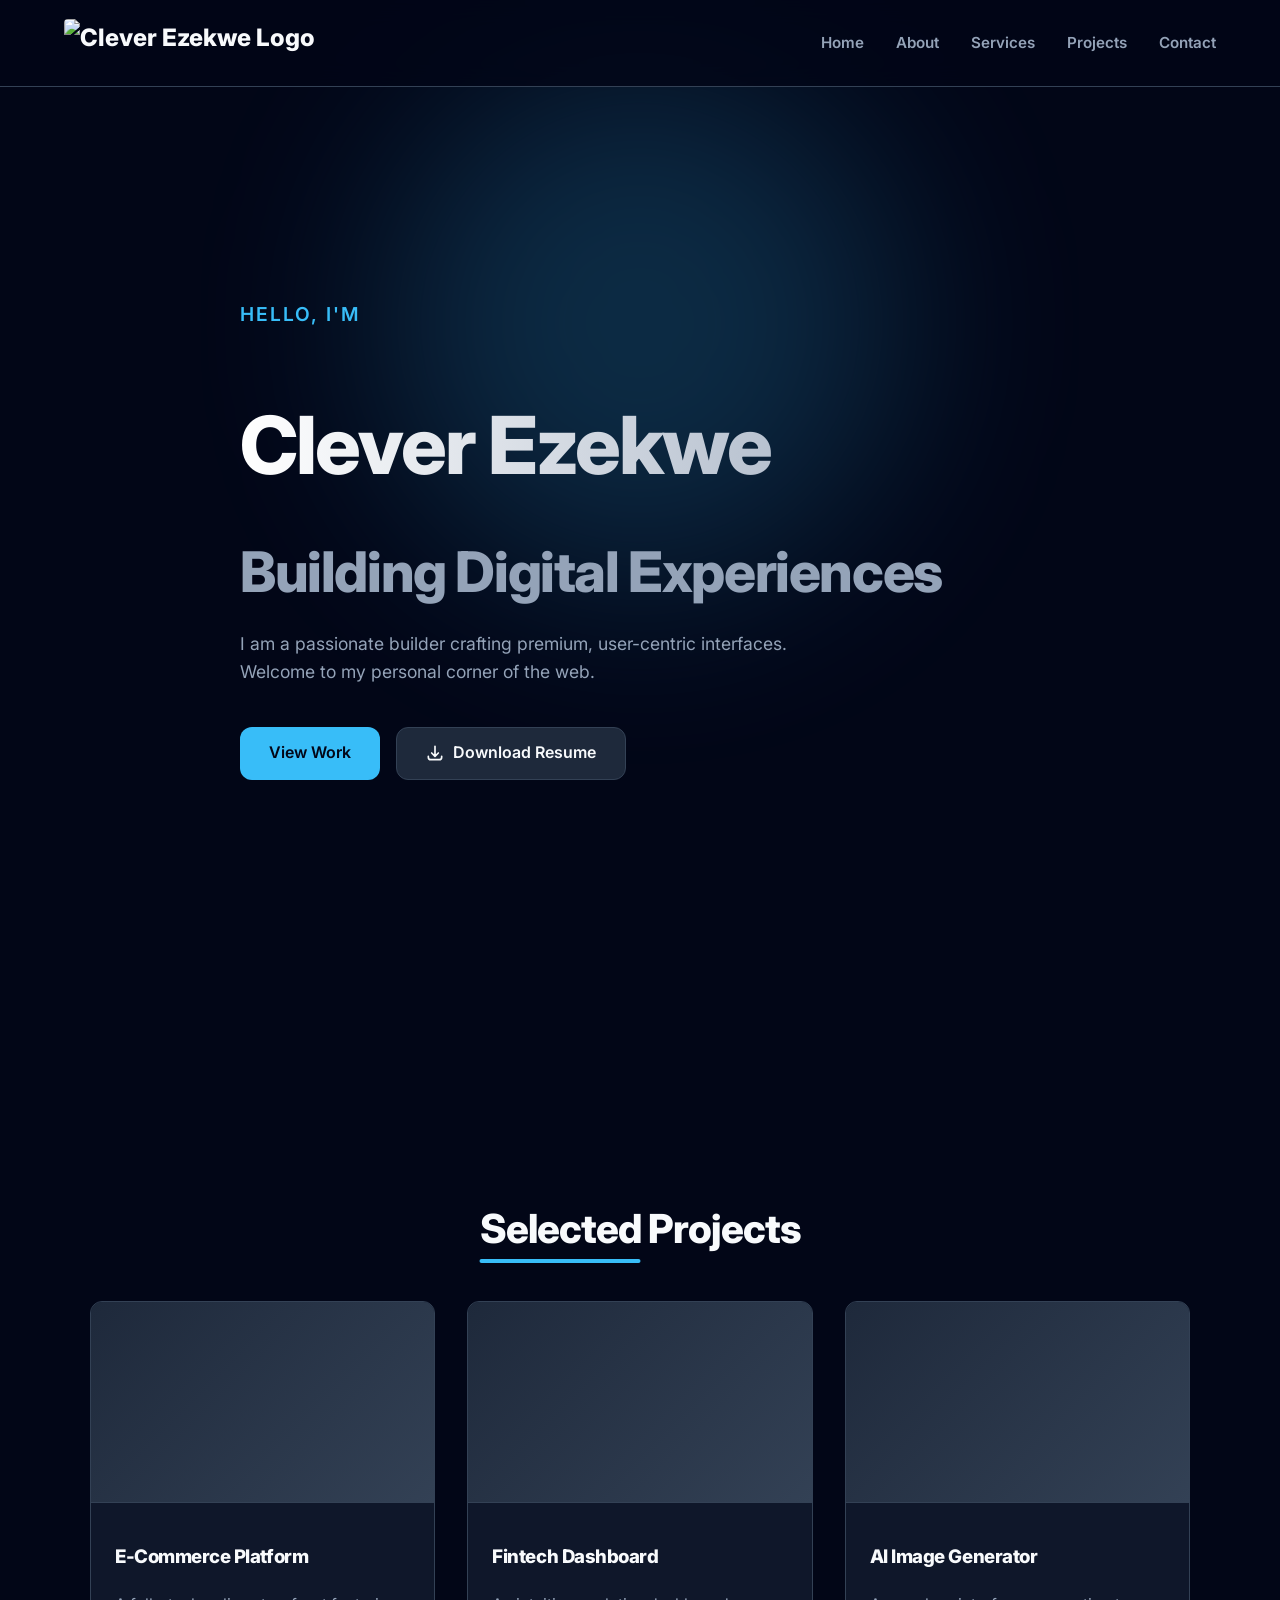
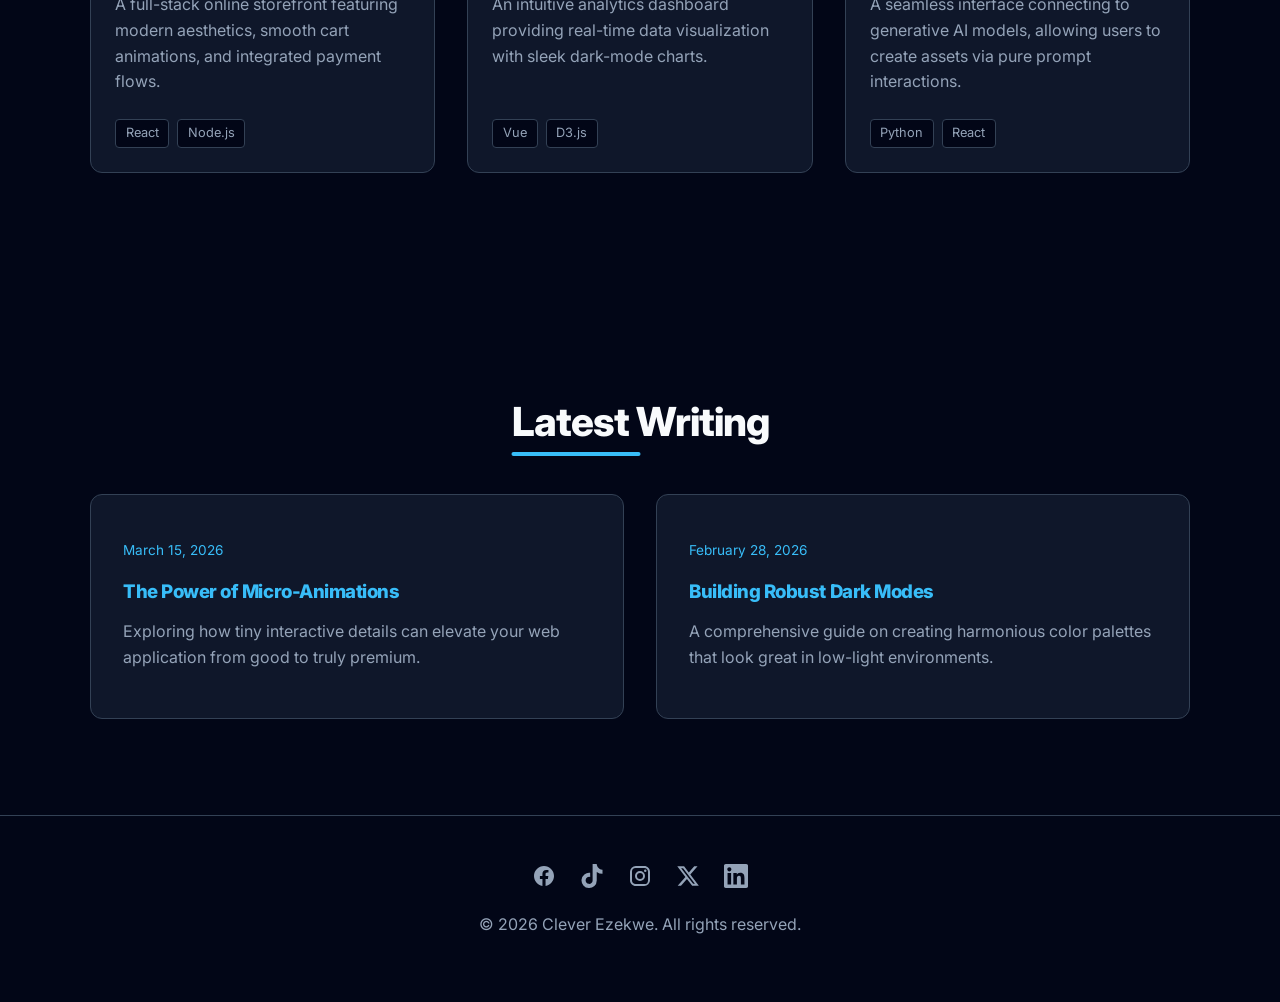
==== commit 936f05bc: "Update references to use new logo.jpg" ====
--- a/index.html
+++ b/index.html
@@ -8,17 +8,13 @@
     <link rel="preconnect" href="https://fonts.gstatic.com" crossorigin>
     <link href="https://fonts.googleapis.com/css2?family=Inter:wght@300;400;600;800&display=swap" rel="stylesheet">
     <link rel="stylesheet" href="style.css">
-    <link rel="icon" type="image/svg+xml" href="favicon.svg">
+    <link rel="icon" type="image/jpeg" href="logo.jpg">
 </head>
 <body>
     <nav class="navbar">
         <div class="nav-container">
             <a href="#" class="logo" style="display: flex; align-items: center; gap: 8px;">
-                <svg width="36" height="36" viewBox="0 0 100 100" fill="none" xmlns="http://www.w3.org/2000/svg">
-                    <path d="M48 25C25 25 15 38 15 50C15 62 25 75 48 75" stroke="var(--primary)" stroke-width="12" stroke-linecap="round"/>
-                    <path d="M60 25H85M60 50H75M60 75H85M60 25V75" stroke="var(--text-main)" stroke-width="12" stroke-linecap="round" stroke-linejoin="round"/>
-                </svg>
-                CE<span>.</span>
+                <img src="logo.jpg" alt="Clever Ezekwe Logo" style="height: 48px; border-radius: 4px; object-fit: contain;">
             </a>
             <ul class="nav-links">
                 <li><a href="index.html">Home</a></li>
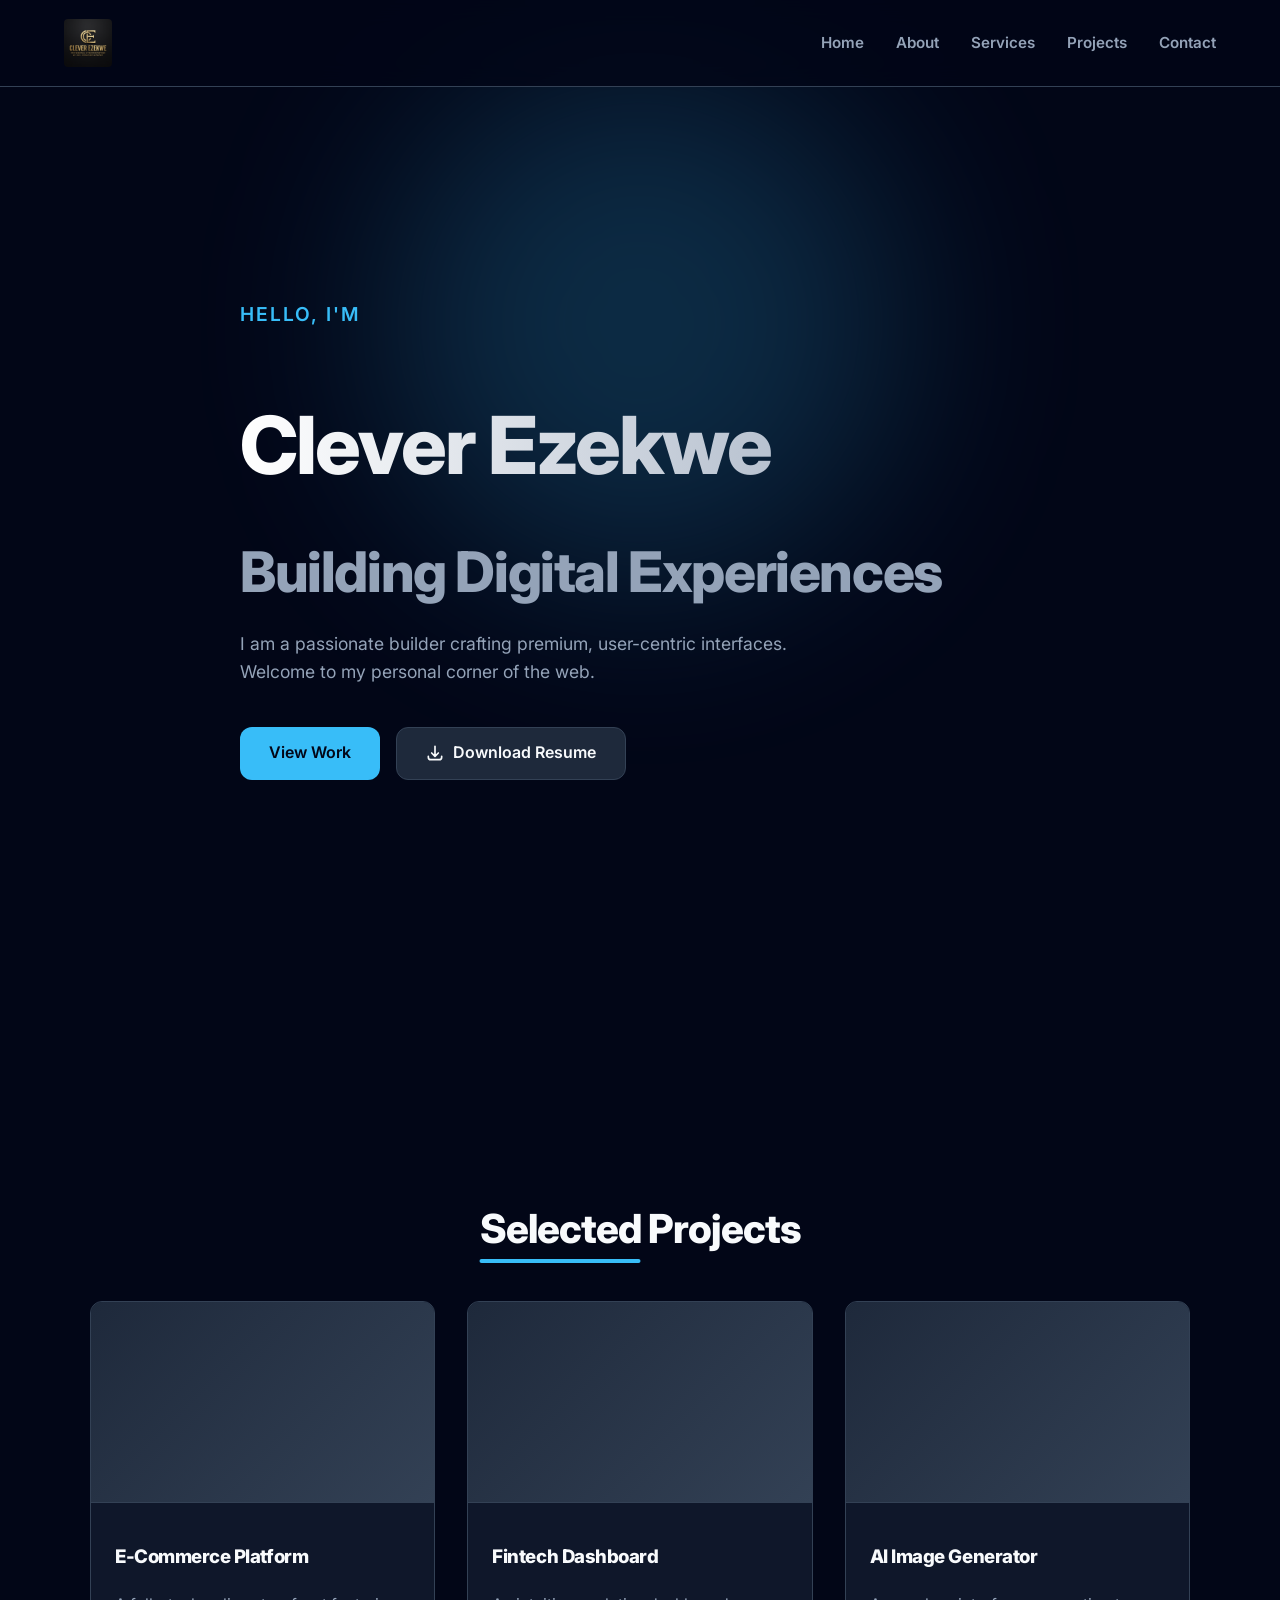
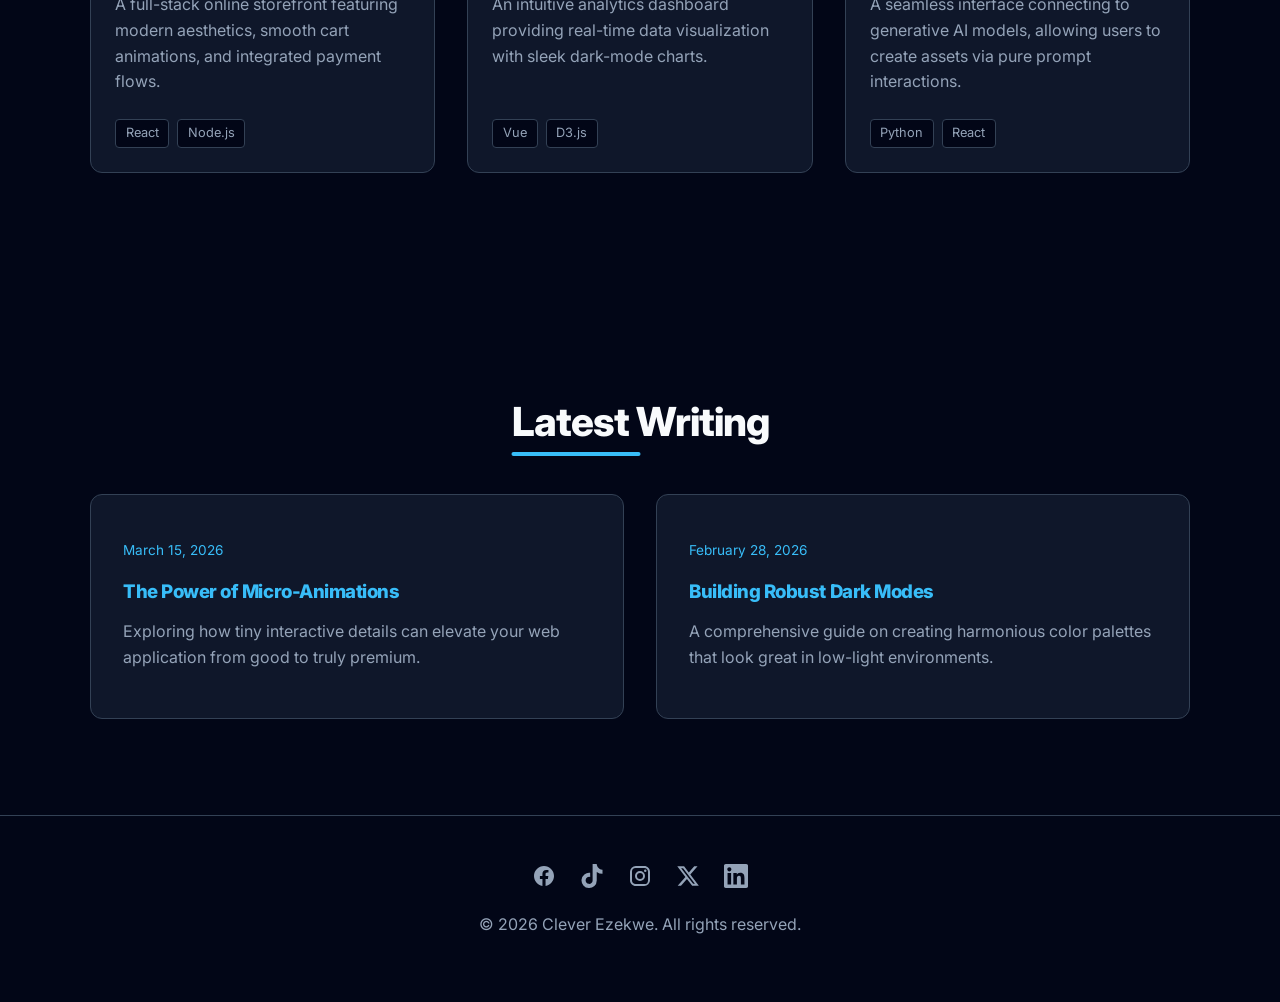
==== commit 31076819: "Replace logo with newly generated bold corporate logo" ====
--- a/index.html
+++ b/index.html
@@ -8,13 +8,13 @@
     <link rel="preconnect" href="https://fonts.gstatic.com" crossorigin>
     <link href="https://fonts.googleapis.com/css2?family=Inter:wght@300;400;600;800&display=swap" rel="stylesheet">
     <link rel="stylesheet" href="style.css">
-    <link rel="icon" type="image/jpeg" href="logo.jpg">
+    <link rel="icon" type="image/png" href="logo.png">
 </head>
 <body>
     <nav class="navbar">
         <div class="nav-container">
             <a href="#" class="logo" style="display: flex; align-items: center; gap: 8px;">
-                <img src="logo.jpg" alt="Clever Ezekwe Logo" style="height: 48px; border-radius: 4px; object-fit: contain;">
+                <img src="logo.png" alt="Clever Ezekwe Logo" style="height: 48px; border-radius: 4px; object-fit: contain;">
             </a>
             <ul class="nav-links">
                 <li><a href="index.html">Home</a></li>
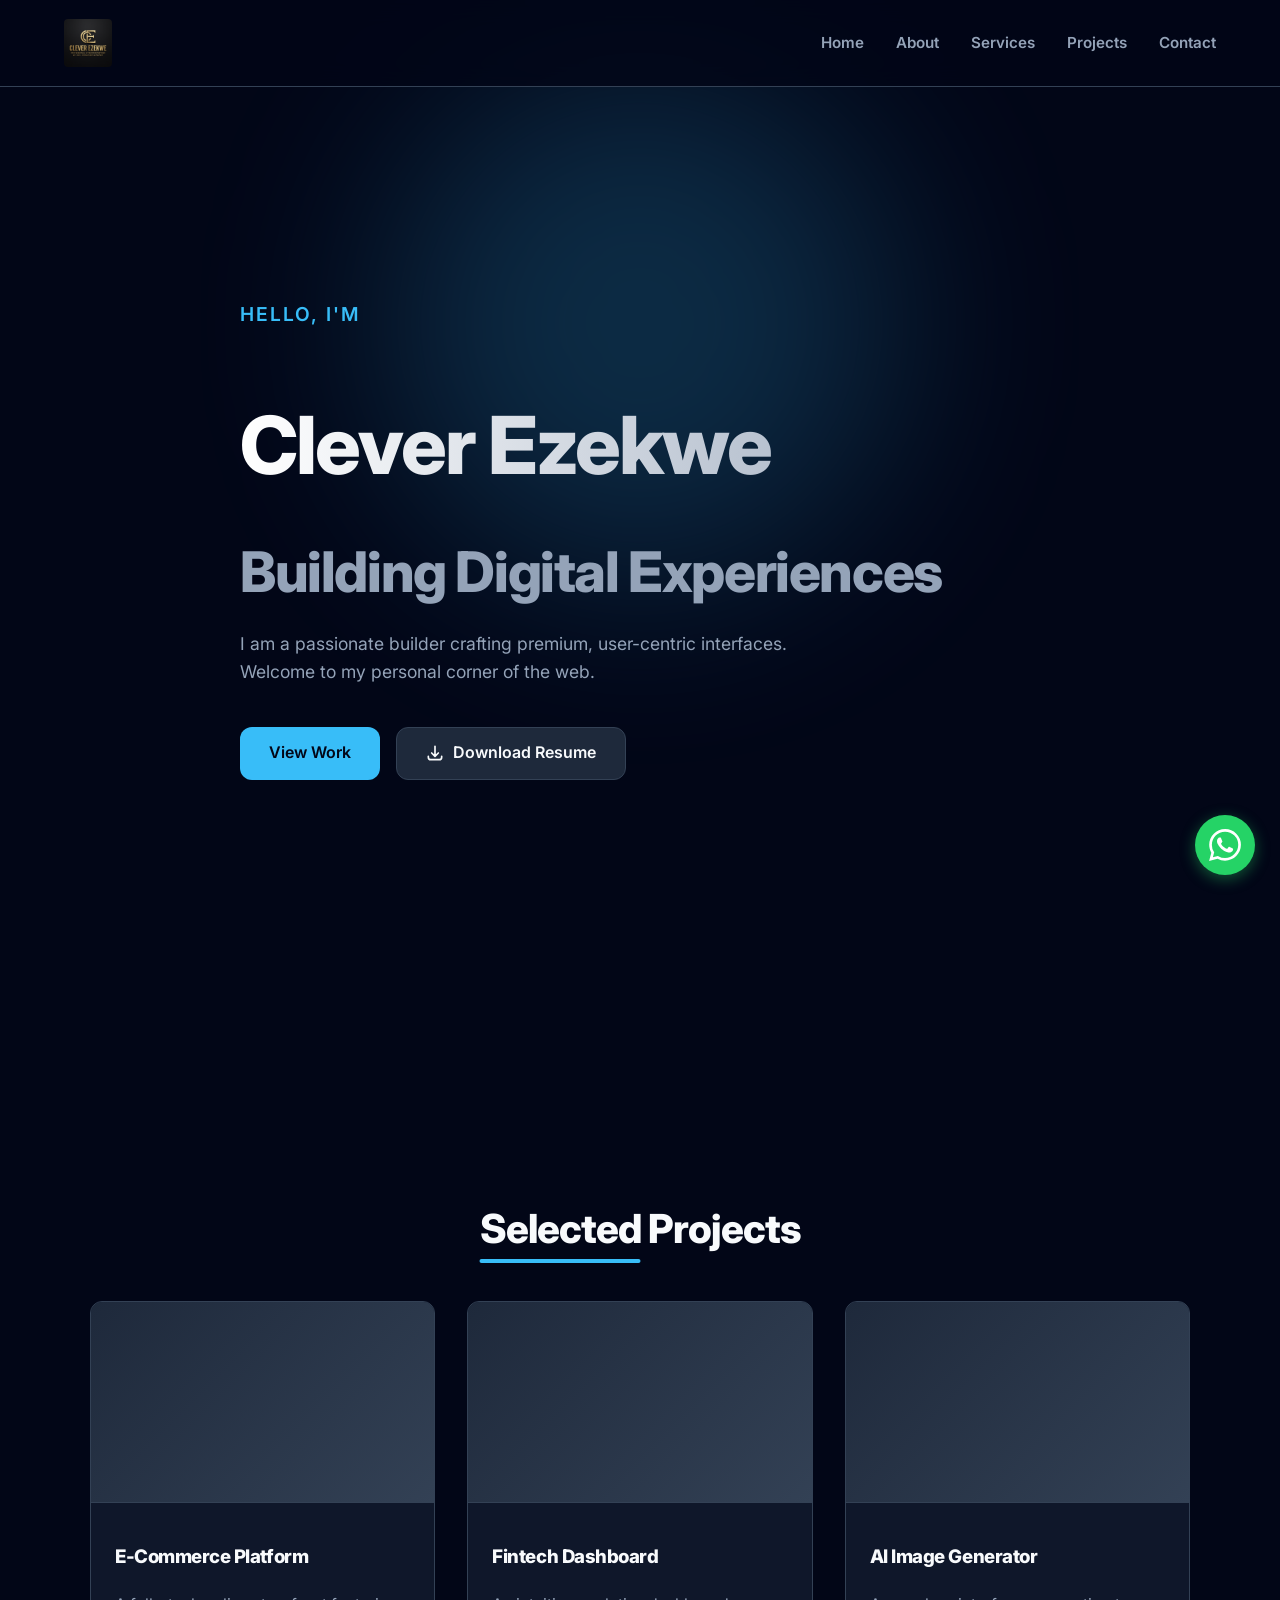
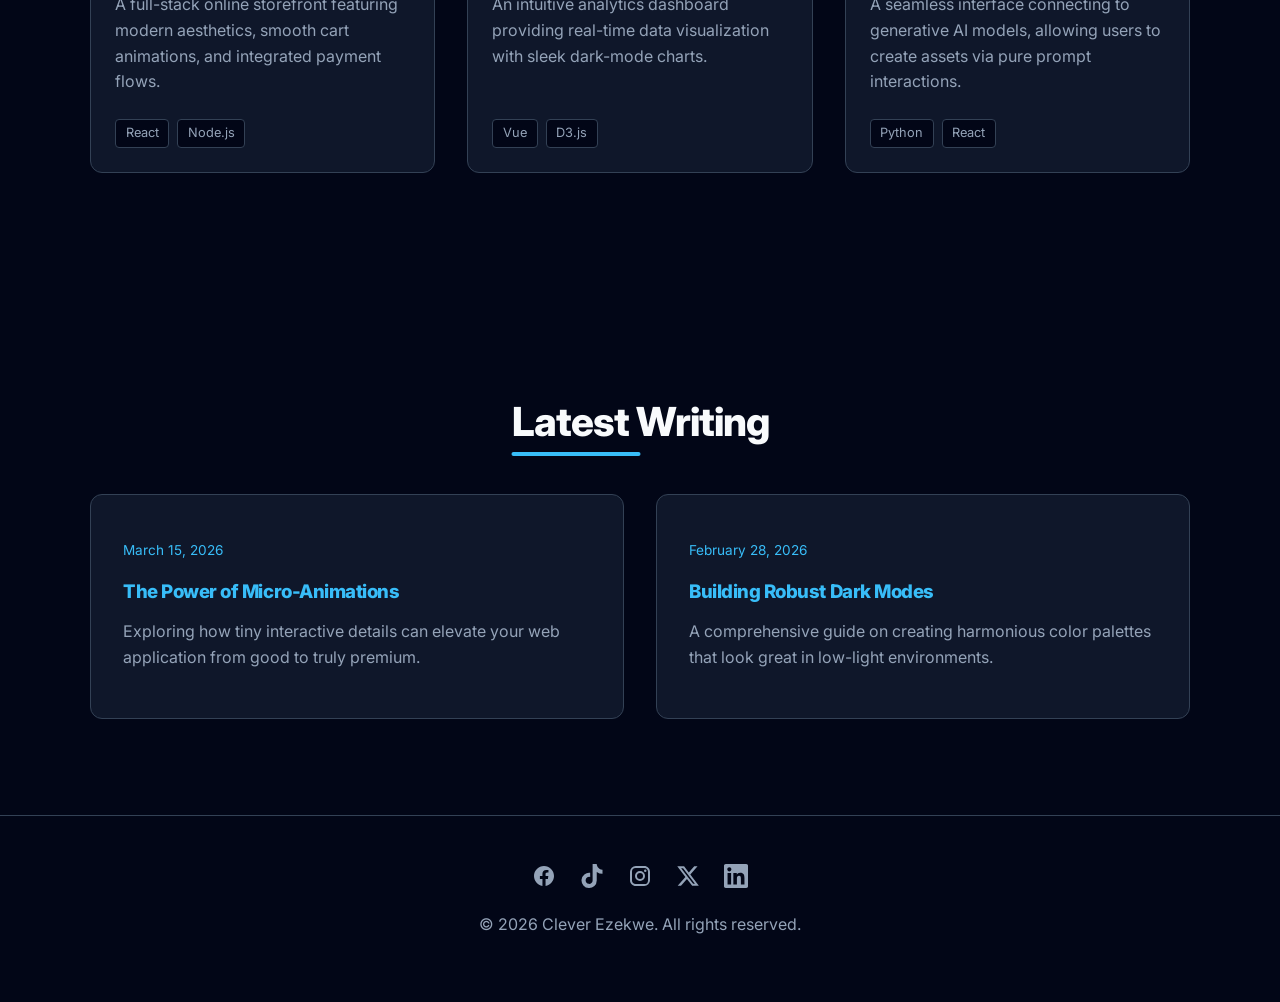
==== commit 6a2e3348: "Add responsive floating WhatsApp chat button" ====
--- a/index.html
+++ b/index.html
@@ -44,7 +44,7 @@
                 </p>
                 <div class="hero-buttons">
                     <a href="#projects" class="btn btn-primary">View Work</a>
-                    <a href="resume.txt" download="Clever_Ezekwe_Resume.txt" class="btn btn-secondary">
+                    <a href="Clever_Ezekwe_Resume.pdf" download="Clever_Ezekwe_Resume.pdf" class="btn btn-secondary">
                         <svg width="20" height="20" fill="none" stroke="currentColor" viewBox="0 0 24 24" xmlns="http://www.w3.org/2000/svg"><path stroke-linecap="round" stroke-linejoin="round" stroke-width="2" d="M4 16v1a3 3 0 003 3h10a3 3 0 003-3v-1m-4-4l-4 4m0 0l-4-4m4 4V4"></path></svg>
                         Download Resume
                     </a>
@@ -154,6 +154,13 @@
         </div>
     </footer>
 
+    <!-- Floating WhatsApp Button -->
+    <a href="https://wa.me/2348148194146" class="whatsapp-float" target="_blank" rel="noopener noreferrer" aria-label="Chat on WhatsApp">
+        <svg width="32" height="32" viewBox="0 0 24 24" fill="currentColor" xmlns="http://www.w3.org/2000/svg">
+            <path d="M17.472 14.382c-.297-.149-1.758-.867-2.03-.967-.273-.099-.471-.148-.67.15-.197.297-.767.966-.94 1.164-.173.199-.347.223-.644.075-.297-.15-1.255-.463-2.39-1.475-.888-.788-1.489-1.761-1.663-2.06-.173-.297-.018-.458.13-.606.134-.133.298-.347.446-.52.149-.174.198-.298.298-.497.099-.198.05-.371-.025-.52-.075-.149-.669-1.612-.916-2.207-.242-.579-.487-.5-.669-.51l-.57-.01c-.198 0-.52.074-.792.372-.272.297-1.04 1.016-1.04 2.479 0 1.462 1.065 2.875 1.213 3.074.149.198 2.096 3.2 5.077 4.487.709.306 1.262.489 1.694.625.712.227 1.36.195 1.871.118.571-.085 1.758-.719 2.006-1.413.248-.694.248-1.289.173-1.413-.074-.124-.272-.198-.57-.347m-5.421 7.403h-.004a9.87 9.87 0 01-5.031-1.378l-.361-.214-3.741.982.998-3.648-.235-.374a9.86 9.86 0 01-1.51-5.26c.001-5.45 4.436-9.884 9.888-9.884 2.64 0 5.122 1.03 6.988 2.898a9.825 9.825 0 012.893 6.994c-.001 5.45-4.436 9.884-9.885 9.884m8.413-18.297A11.815 11.815 0 0012.05 0C5.495 0 .16 5.335.157 11.892c0 2.096.547 4.142 1.588 5.945L.057 24l6.305-1.654a11.882 11.882 0 005.683 1.448h.005c6.554 0 11.89-5.335 11.893-11.893a11.821 11.821 0 00-3.48-8.413Z"/>
+        </svg>
+    </a>
+
     <script src="main.js"></script>
 </body>
 </html>
--- a/style.css
+++ b/style.css
@@ -473,3 +473,55 @@
         grid-template-columns: 1fr;
     }
 }
+
+/* Floating WhatsApp Button */
+.whatsapp-float {
+    position: fixed;
+    width: 60px;
+    height: 60px;
+    bottom: 25px;
+    right: 25px;
+    background-color: #25d366;
+    color: #FFF;
+    border-radius: 50px;
+    display: flex;
+    align-items: center;
+    justify-content: center;
+    box-shadow: 0px 4px 15px rgba(37, 211, 102, 0.4);
+    z-index: 100;
+    transition: transform 0.3s ease, background-color 0.3s ease, box-shadow 0.3s ease;
+    animation: gentle-bounce 3s infinite;
+}
+
+.whatsapp-float:hover {
+    transform: scale(1.1);
+    background-color: #20b858;
+    box-shadow: 0px 6px 20px rgba(37, 211, 102, 0.6);
+    color: white;
+}
+
+@keyframes gentle-bounce {
+    0%, 20%, 50%, 80%, 100% {
+        transform: translateY(0);
+    }
+    40% {
+        transform: translateY(-8px);
+    }
+    60% {
+        transform: translateY(-4px);
+    }
+}
+
+/* Hide or shrink floating button on very small screens to avoid clashing with UI */
+@media (max-width: 480px) {
+    .whatsapp-float {
+        width: 50px;
+        height: 50px;
+        bottom: 20px;
+        right: 20px;
+    }
+    .whatsapp-float svg {
+        width: 26px;
+        height: 26px;
+    }
+}
